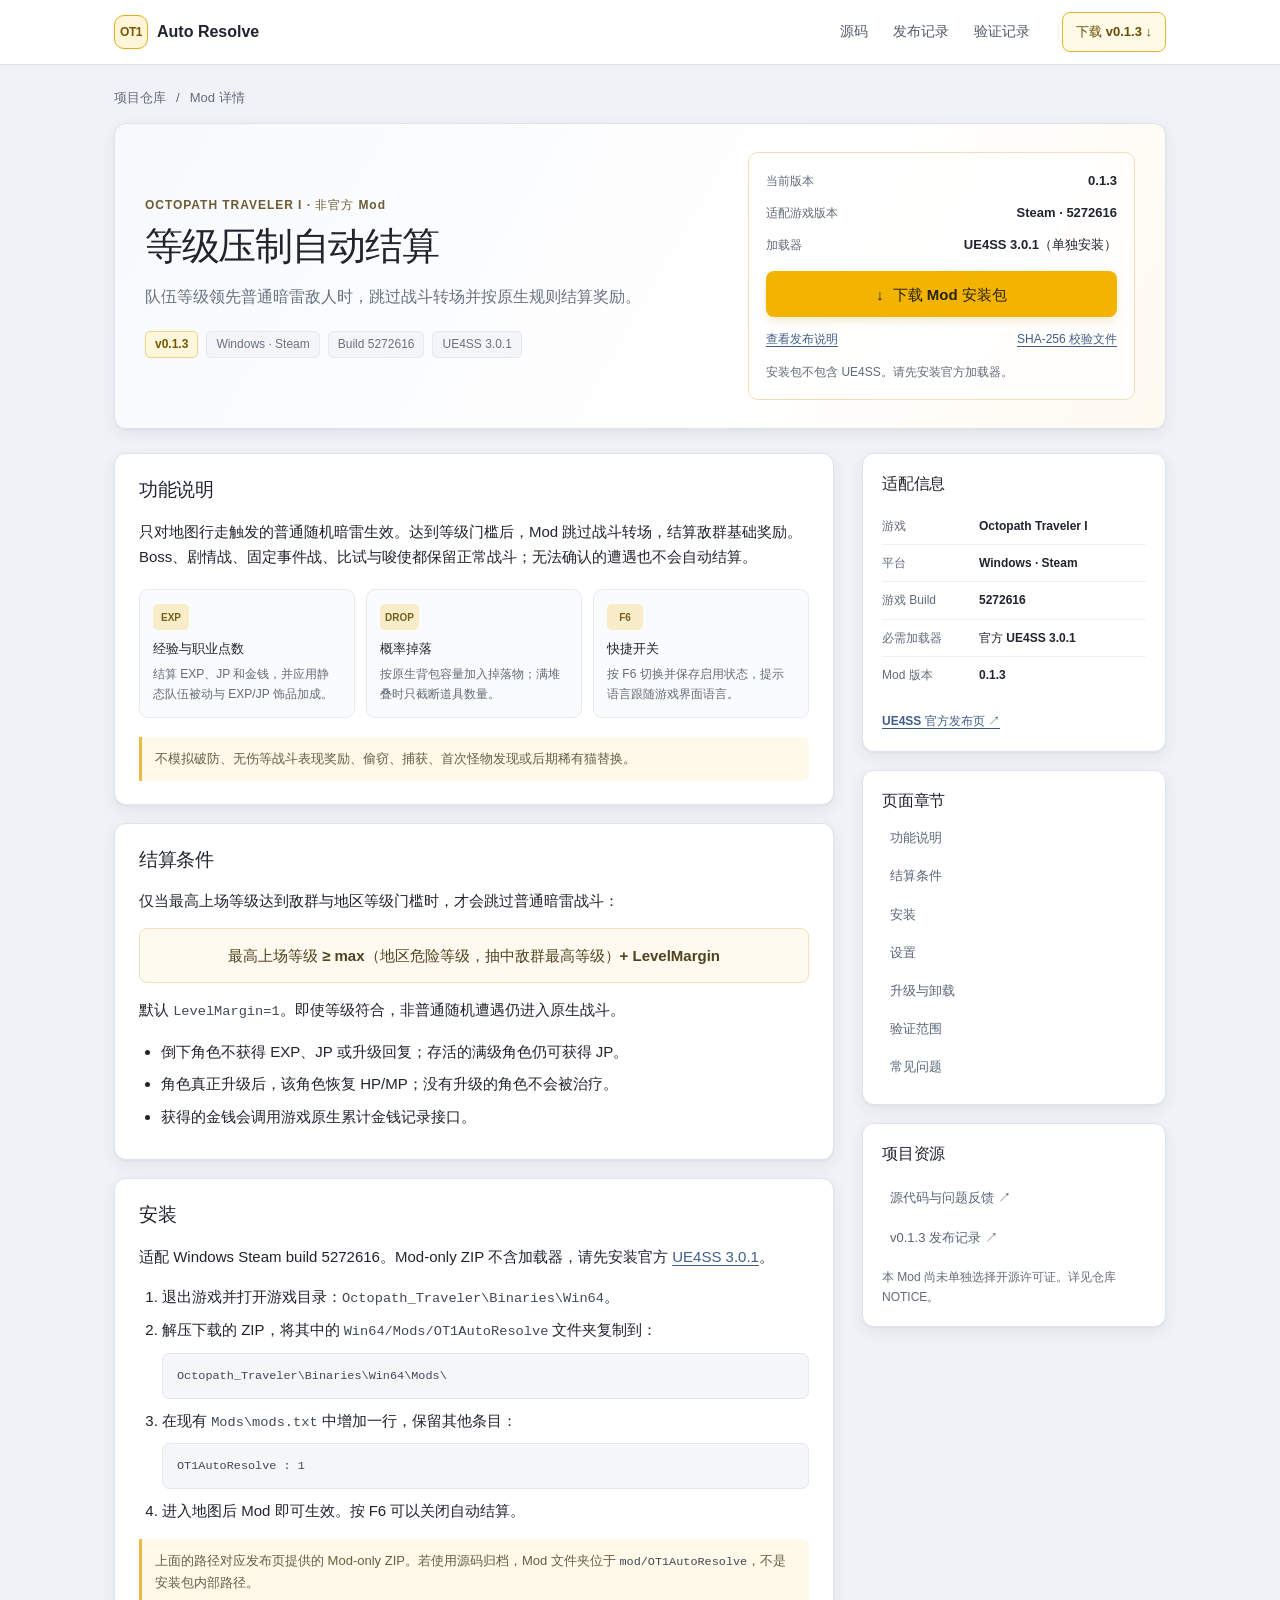
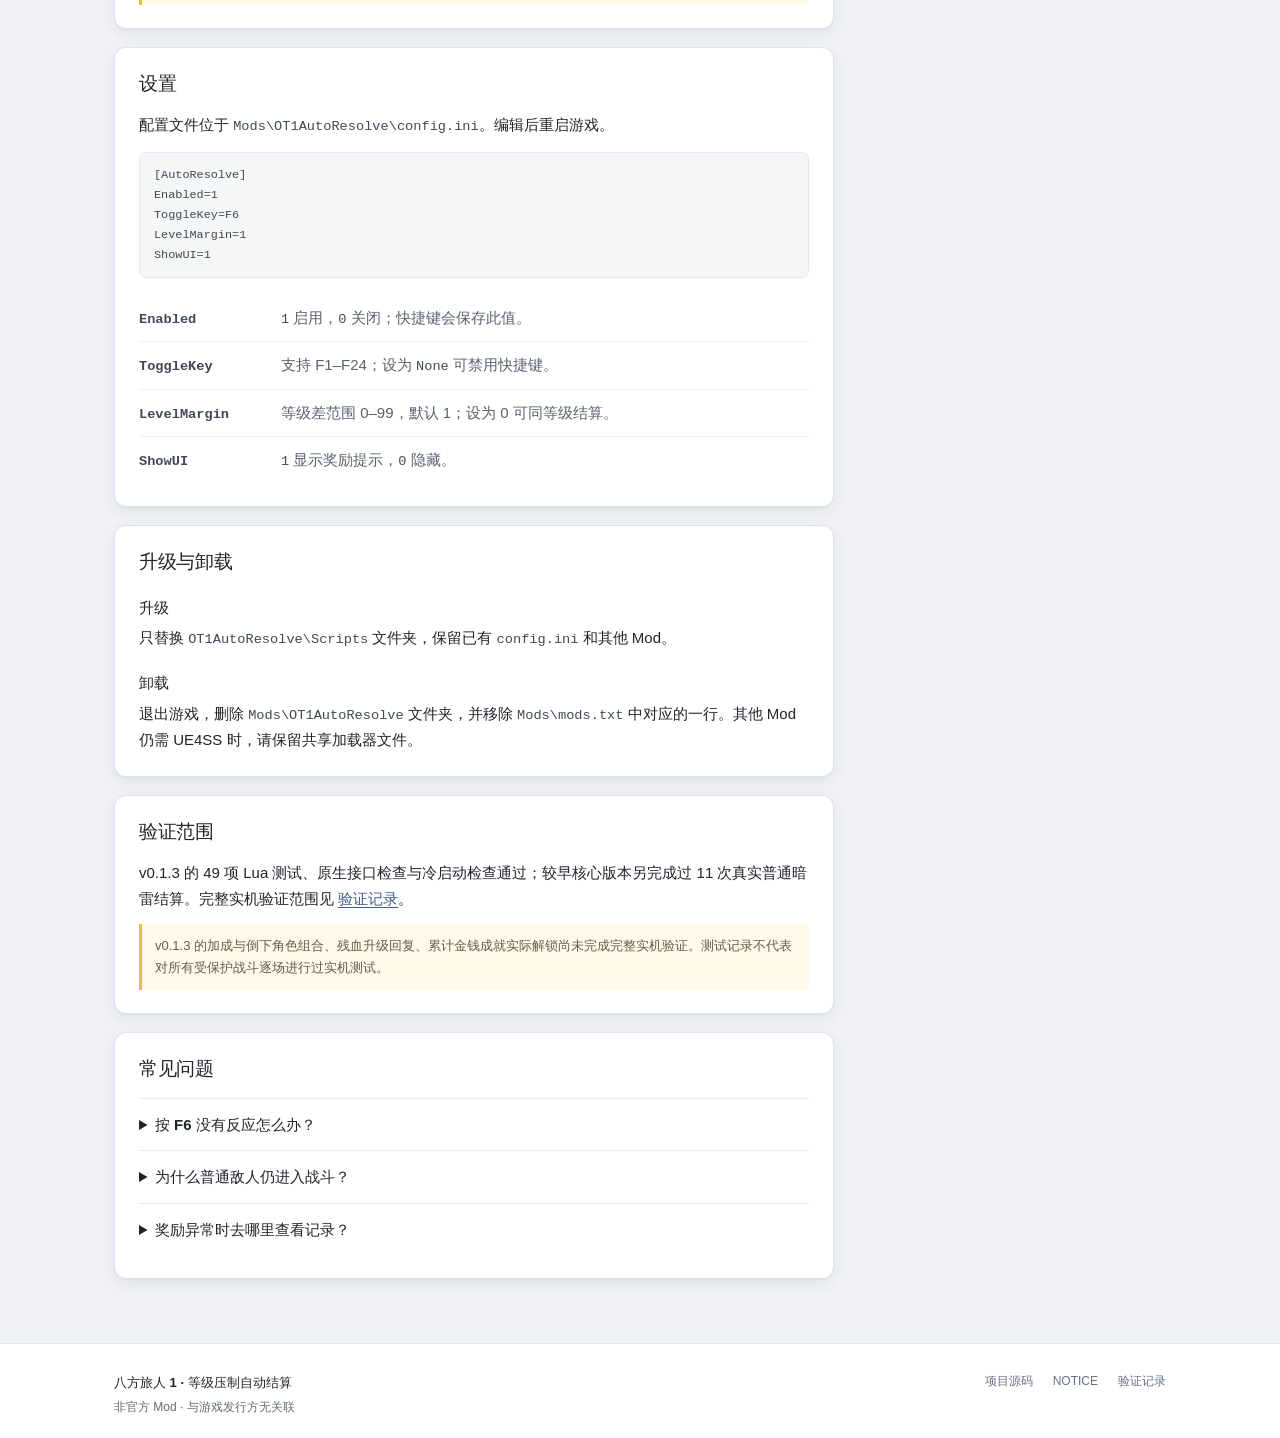
==== docs/site/index.html @ 8531f030 "Add OT1 Auto Resolve Pages documentation site" ====
<!doctype html>
<html lang="zh-CN">
  <head>
    <meta charset="utf-8">
    <meta name="viewport" content="width=device-width, initial-scale=1">
    <meta name="theme-color" content="#f1f3f8">
    <meta name="description" content="八方旅人 1 等级压制自动结算 Mod：适配版本、功能范围、安装、设置与验证说明。">
    <link rel="canonical" href="https://othinusg.github.io/octopath-traveler-1_autoresolve/">
    <meta property="og:title" content="八方旅人 1 · 等级压制自动结算">
    <meta property="og:description" content="了解 OT1 Auto Resolve v0.1.3 的适配条件、安装步骤与功能范围。">
    <meta property="og:url" content="https://othinusg.github.io/octopath-traveler-1_autoresolve/">
    <link rel="icon" href="assets/favicon.svg" type="image/svg+xml">
    <link rel="stylesheet" href="assets/site.css">
    <title>八方旅人 1 · 等级压制自动结算</title>
  </head>
  <body>
    <header class="site-header">
      <div class="header-inner">
        <a class="brand" href="#top" aria-label="OT1 Auto Resolve 首页">
          <span class="brand-mark" aria-hidden="true">OT1</span>
          <span>Auto Resolve</span>
        </a>
        <nav class="header-links" aria-label="项目链接">
          <a href="https://github.com/OthinusG/octopath-traveler-1_autoresolve">源码</a>
          <a href="https://github.com/OthinusG/octopath-traveler-1_autoresolve/releases/tag/v0.1.3">发布记录</a>
          <a href="https://github.com/OthinusG/octopath-traveler-1_autoresolve/blob/main/docs/VALIDATION.md">验证记录</a>
        </nav>
        <a class="header-download" href="https://github.com/OthinusG/octopath-traveler-1_autoresolve/releases/download/v0.1.3/OT1AutoResolve-0.1.3-mod-only.zip">下载 v0.1.3 <span aria-hidden="true">↓</span></a>
      </div>
    </header>

    <main id="top" class="page-shell">
      <nav class="breadcrumb" aria-label="面包屑">
        <a href="https://github.com/OthinusG/octopath-traveler-1_autoresolve">项目仓库</a>
        <span aria-hidden="true">/</span>
        <span>Mod 详情</span>
      </nav>

      <section class="hero card" aria-labelledby="page-title">
        <div class="hero-copy">
          <p class="eyebrow">OCTOPATH TRAVELER I · 非官方 Mod</p>
          <h1 id="page-title">等级压制自动结算</h1>
          <p class="hero-summary">队伍等级领先普通暗雷敌人时，跳过战斗转场并按原生规则结算奖励。</p>
          <div class="tag-list" aria-label="版本与适配信息">
            <span class="tag tag-version">v0.1.3</span>
            <span class="tag">Windows · Steam</span>
            <span class="tag">Build 5272616</span>
            <span class="tag">UE4SS 3.0.1</span>
          </div>
        </div>
        <div class="download-panel">
          <div class="release-meta">
            <div><span>当前版本</span><strong>0.1.3</strong></div>
            <div><span>适配游戏版本</span><strong>Steam · 5272616</strong></div>
            <div><span>加载器</span><strong>UE4SS 3.0.1（单独安装）</strong></div>
          </div>
          <a class="download-button" href="https://github.com/OthinusG/octopath-traveler-1_autoresolve/releases/download/v0.1.3/OT1AutoResolve-0.1.3-mod-only.zip">
            <span aria-hidden="true">↓</span> 下载 Mod 安装包
          </a>
          <div class="download-links">
            <a href="https://github.com/OthinusG/octopath-traveler-1_autoresolve/releases/tag/v0.1.3">查看发布说明</a>
            <a href="https://github.com/OthinusG/octopath-traveler-1_autoresolve/releases/download/v0.1.3/OT1AutoResolve-0.1.3-mod-only.zip.sha256">SHA-256 校验文件</a>
          </div>
          <p class="loader-note">安装包不包含 UE4SS。请先安装官方加载器。</p>
        </div>
      </section>

      <details class="mobile-toc">
        <summary>本页目录</summary>
        <nav aria-label="本页目录">
          <a href="#overview">功能说明</a>
          <a href="#eligibility">结算条件</a>
          <a href="#install">安装</a>
          <a href="#settings">设置</a>
          <a href="#maintenance">升级与卸载</a>
          <a href="#validation">验证范围</a>
          <a href="#troubleshooting">常见问题</a>
        </nav>
      </details>

      <div class="content-grid">
        <article class="article-column">
          <section id="overview" class="content-card card">
            <h2>功能说明</h2>
            <p>只对地图行走触发的普通随机暗雷生效。达到等级门槛后，Mod 跳过战斗转场，结算敌群基础奖励。Boss、剧情战、固定事件战、比试与唆使都保留正常战斗；无法确认的遭遇也不会自动结算。</p>
            <div class="feature-grid">
              <div><span class="feature-icon" aria-hidden="true">EXP</span><strong>经验与职业点数</strong><p>结算 EXP、JP 和金钱，并应用静态队伍被动与 EXP/JP 饰品加成。</p></div>
              <div><span class="feature-icon" aria-hidden="true">DROP</span><strong>概率掉落</strong><p>按原生背包容量加入掉落物；满堆叠时只截断道具数量。</p></div>
              <div><span class="feature-icon" aria-hidden="true">F6</span><strong>快捷开关</strong><p>按 F6 切换并保存启用状态，提示语言跟随游戏界面语言。</p></div>
            </div>
            <p class="note">不模拟破防、无伤等战斗表现奖励、偷窃、捕获、首次怪物发现或后期稀有猫替换。</p>
          </section>

          <section id="eligibility" class="content-card card">
            <h2>结算条件</h2>
            <p>仅当最高上场等级达到敌群与地区等级门槛时，才会跳过普通暗雷战斗：</p>
            <div class="formula">最高上场等级 ≥ max（地区危险等级，抽中敌群最高等级）+ LevelMargin</div>
            <p>默认 <code>LevelMargin=1</code>。即使等级符合，非普通随机遭遇仍进入原生战斗。</p>
            <ul>
              <li>倒下角色不获得 EXP、JP 或升级回复；存活的满级角色仍可获得 JP。</li>
              <li>角色真正升级后，该角色恢复 HP/MP；没有升级的角色不会被治疗。</li>
              <li>获得的金钱会调用游戏原生累计金钱记录接口。</li>
            </ul>
          </section>

          <section id="install" class="content-card card">
            <h2>安装</h2>
            <p>适配 Windows Steam build 5272616。Mod-only ZIP 不含加载器，请先安装官方 <a href="https://github.com/UE4SS-RE/RE-UE4SS/releases/tag/v3.0.1">UE4SS 3.0.1</a>。</p>
            <ol class="steps">
              <li>退出游戏并打开游戏目录：<code>Octopath_Traveler\Binaries\Win64</code>。</li>
              <li>解压下载的 ZIP，将其中的 <code>Win64/Mods/OT1AutoResolve</code> 文件夹复制到：
                <pre><code>Octopath_Traveler\Binaries\Win64\Mods\</code></pre>
              </li>
              <li>在现有 <code>Mods\mods.txt</code> 中增加一行，保留其他条目：
                <pre><code>OT1AutoResolve : 1</code></pre>
              </li>
              <li>进入地图后 Mod 即可生效。按 F6 可以关闭自动结算。</li>
            </ol>
            <p class="note">上面的路径对应发布页提供的 Mod-only ZIP。若使用源码归档，Mod 文件夹位于 <code>mod/OT1AutoResolve</code>，不是安装包内部路径。</p>
          </section>

          <section id="settings" class="content-card card">
            <h2>设置</h2>
            <p>配置文件位于 <code>Mods\OT1AutoResolve\config.ini</code>。编辑后重启游戏。</p>
            <pre><code>[AutoResolve]
Enabled=1
ToggleKey=F6
LevelMargin=1
ShowUI=1</code></pre>
            <dl class="settings-list">
              <div><dt><code>Enabled</code></dt><dd><code>1</code> 启用，<code>0</code> 关闭；快捷键会保存此值。</dd></div>
              <div><dt><code>ToggleKey</code></dt><dd>支持 F1–F24；设为 <code>None</code> 可禁用快捷键。</dd></div>
              <div><dt><code>LevelMargin</code></dt><dd>等级差范围 0–99，默认 1；设为 0 可同等级结算。</dd></div>
              <div><dt><code>ShowUI</code></dt><dd><code>1</code> 显示奖励提示，<code>0</code> 隐藏。</dd></div>
            </dl>
          </section>

          <section id="maintenance" class="content-card card">
            <h2>升级与卸载</h2>
            <h3>升级</h3>
            <p>只替换 <code>OT1AutoResolve\Scripts</code> 文件夹，保留已有 <code>config.ini</code> 和其他 Mod。</p>
            <h3>卸载</h3>
            <p>退出游戏，删除 <code>Mods\OT1AutoResolve</code> 文件夹，并移除 <code>Mods\mods.txt</code> 中对应的一行。其他 Mod 仍需 UE4SS 时，请保留共享加载器文件。</p>
          </section>

          <section id="validation" class="content-card card">
            <h2>验证范围</h2>
            <p>v0.1.3 的 49 项 Lua 测试、原生接口检查与冷启动检查通过；较早核心版本另完成过 11 次真实普通暗雷结算。完整实机验证范围见 <a href="https://github.com/OthinusG/octopath-traveler-1_autoresolve/blob/main/docs/VALIDATION.md">验证记录</a>。</p>
            <p class="note">v0.1.3 的加成与倒下角色组合、残血升级回复、累计金钱成就实际解锁尚未完成完整实机验证。测试记录不代表对所有受保护战斗逐场进行过实机测试。</p>
          </section>

          <section id="troubleshooting" class="content-card card">
            <h2>常见问题</h2>
            <details class="faq-item">
              <summary>按 F6 没有反应怎么办？</summary>
              <p>检查 <code>Mods/mods.txt</code> 是否包含 <code>OT1AutoResolve : 1</code>，并确认 <code>config.ini</code> 中的 <code>ToggleKey</code> 不是 <code>None</code>。手动编辑配置后需重启游戏。</p>
            </details>
            <details class="faq-item">
              <summary>为什么普通敌人仍进入战斗？</summary>
              <p>检查队伍等级是否达到当前门槛，并确认该战斗由地图移动触发。Boss、剧情、固定事件、比试、唆使及无法确认的遭遇始终保留正常战斗。</p>
            </details>
            <details class="faq-item">
              <summary>奖励异常时去哪里查看记录？</summary>
              <p>Mod 不主动保存游戏。接口不可用时会保留正常战斗；奖励写入异常会停止后续自动结算，记录在游戏的 <code>Win64/UE4SS.log</code> 中。</p>
            </details>
          </section>
        </article>

        <aside class="sidebar" aria-label="快速信息">
          <section class="sidebar-card card">
            <h2>适配信息</h2>
            <dl class="facts-list">
              <div><dt>游戏</dt><dd>Octopath Traveler I</dd></div>
              <div><dt>平台</dt><dd>Windows · Steam</dd></div>
              <div><dt>游戏 Build</dt><dd>5272616</dd></div>
              <div><dt>必需加载器</dt><dd>官方 UE4SS 3.0.1</dd></div>
              <div><dt>Mod 版本</dt><dd>0.1.3</dd></div>
            </dl>
            <a class="text-link" href="https://github.com/UE4SS-RE/RE-UE4SS/releases/tag/v3.0.1">UE4SS 官方发布页 <span aria-hidden="true">↗</span></a>
          </section>
          <nav class="sidebar-card toc-card card" aria-label="页面章节">
            <h2>页面章节</h2>
            <a href="#overview">功能说明</a>
            <a href="#eligibility">结算条件</a>
            <a href="#install">安装</a>
            <a href="#settings">设置</a>
            <a href="#maintenance">升级与卸载</a>
            <a href="#validation">验证范围</a>
            <a href="#troubleshooting">常见问题</a>
          </nav>
          <section class="sidebar-card source-card card">
            <h2>项目资源</h2>
            <a href="https://github.com/OthinusG/octopath-traveler-1_autoresolve">源代码与问题反馈 <span aria-hidden="true">↗</span></a>
            <a href="https://github.com/OthinusG/octopath-traveler-1_autoresolve/releases/tag/v0.1.3">v0.1.3 发布记录 <span aria-hidden="true">↗</span></a>
            <p>本 Mod 尚未单独选择开源许可证。详见仓库 NOTICE。</p>
          </section>
        </aside>
      </div>
    </main>

    <footer class="site-footer">
      <div class="footer-inner">
        <p><strong>八方旅人 1 · 等级压制自动结算</strong><br><span>非官方 Mod · 与游戏发行方无关联</span></p>
        <nav aria-label="页脚链接">
          <a href="https://github.com/OthinusG/octopath-traveler-1_autoresolve">项目源码</a>
          <a href="https://github.com/OthinusG/octopath-traveler-1_autoresolve/blob/main/NOTICE.md">NOTICE</a>
          <a href="https://github.com/OthinusG/octopath-traveler-1_autoresolve/blob/main/docs/VALIDATION.md">验证记录</a>
        </nav>
      </div>
    </footer>
  </body>
</html>
---- docs/site/assets/site.css ----
:root {
  color-scheme: light;
  font-family: -apple-system, BlinkMacSystemFont, "Segoe UI", "PingFang SC", "Microsoft YaHei", sans-serif;
  color: #20242d;
  background: #f0f2f7;
  font-synthesis: none;
  text-rendering: optimizeLegibility;
  --page: #f0f2f7;
  --surface: #fff;
  --text: #20242d;
  --muted: #626b78;
  --line: #dfe3eb;
  --soft: #f5f6f9;
  --amber: #f2b400;
  --amber-dark: #d79e00;
  --blue: #5a6c88;
  --radius: 12px;
  --shadow: 0 5px 16px rgb(32 42 60 / 7%), 0 1px 2px rgb(32 42 60 / 5%);
}

* { box-sizing: border-box; }

html { scroll-behavior: smooth; scroll-padding-top: 1rem; }

body {
  min-width: 320px;
  margin: 0;
  background: var(--page);
  color: var(--text);
  font-size: 15px;
  line-height: 1.7;
}

a { color: #405d8a; text-decoration-thickness: 1px; text-underline-offset: 3px; }
a:hover { color: #263e67; }
a:focus-visible, summary:focus-visible { outline: 3px solid #7a9bd1; outline-offset: 3px; border-radius: 4px; }

.site-header { background: var(--surface); border-bottom: 1px solid var(--line); }
.header-inner { width: min(1052px, calc(100% - 40px)); min-height: 64px; margin: auto; display: flex; align-items: center; gap: 32px; }
.brand { display: inline-flex; align-items: center; gap: 9px; color: var(--text); font-size: 16px; font-weight: 750; text-decoration: none; white-space: nowrap; }
.brand-mark { display: grid; width: 34px; height: 34px; place-items: center; border: 1px solid #e2ad1b; border-radius: 10px; background: #fff6d9; color: #775800; font-size: 12px; font-weight: 800; letter-spacing: -.04em; }
.header-links { display: flex; align-items: center; gap: 25px; margin-left: auto; }
.header-links a { color: #515a69; font-size: 14px; text-decoration: none; }
.header-download { padding: 8px 13px; border: 1px solid #e7b922; border-radius: 8px; background: #fff9e7; color: #664d00; font-size: 13px; font-weight: 700; text-decoration: none; white-space: nowrap; }
.header-download:hover { background: #fff2c5; color: #4c3900; }

.page-shell { width: min(1052px, calc(100% - 40px)); margin: 22px auto 64px; }
.breadcrumb { display: flex; align-items: center; gap: 10px; margin: 0 0 14px; color: #626b78; font-size: 13px; }
.breadcrumb a { color: #626b78; text-decoration: none; }
.card { border: 1px solid var(--line); border-radius: var(--radius); background: var(--surface); box-shadow: var(--shadow); }

.hero { display: grid; grid-template-columns: minmax(0, 1.25fr) minmax(310px, .85fr); gap: 34px; align-items: center; padding: 28px 30px; background: linear-gradient(120deg, #f7f9fc 0%, #fff 63%, #fffaf0 100%); }
.eyebrow { margin: 0 0 8px; color: #6c5b34; font-size: 12px; font-weight: 750; letter-spacing: .08em; }
h1 { margin: 0; font-size: clamp(28px, 3.2vw, 38px); line-height: 1.25; letter-spacing: -.035em; }
.hero-summary { max-width: 520px; margin: 13px 0 20px; color: #687180; font-size: 16px; }
.tag-list { display: flex; flex-wrap: wrap; gap: 8px; }
.tag { display: inline-flex; align-items: center; min-height: 27px; padding: 2px 9px; border: 1px solid #e5e8ee; border-radius: 5px; background: #f4f5f8; color: #687180; font-size: 12px; line-height: 1.4; }
.tag-version { border-color: #ead38b; background: #fff7dc; color: #745800; font-weight: 700; }
.download-panel { padding: 17px; border: 1px solid #eddfb6; border-radius: 10px; background: rgb(255 255 255 / 82%); }
.release-meta { display: grid; gap: 10px; margin-bottom: 15px; }
.release-meta div { display: flex; justify-content: space-between; gap: 12px; align-items: baseline; }
.release-meta span { color: var(--muted); font-size: 12px; }
.release-meta strong { text-align: right; font-size: 13px; font-weight: 650; }
.download-button { display: flex; min-height: 46px; justify-content: center; align-items: center; gap: 9px; border-radius: 8px; background: var(--amber); box-shadow: 0 4px 9px rgb(190 143 0 / 18%); color: #28220e; font-size: 15px; font-weight: 800; text-decoration: none; }
.download-button:hover { background: #ffc326; color: #1d190c; }
.download-links { display: flex; flex-wrap: wrap; justify-content: space-between; gap: 8px 16px; margin-top: 12px; }
.download-links a { font-size: 12px; }
.loader-note { margin: 12px 0 0; color: var(--muted); font-size: 12px; }

.mobile-toc { display: none; }
.content-grid { display: grid; grid-template-columns: minmax(0, 2.25fr) minmax(240px, .95fr); gap: 28px; align-items: start; margin-top: 24px; }
.article-column, .sidebar { display: grid; gap: 18px; min-width: 0; }
.content-card { min-width: 0; padding: 23px 24px; scroll-margin-top: 16px; }
h2 { margin: 0 0 15px; font-size: 19px; line-height: 1.4; letter-spacing: -.015em; }
h3 { margin: 19px 0 5px; font-size: 15px; }
p { margin: 0 0 13px; }
p:last-child { margin-bottom: 0; }
.content-card > :last-child { margin-bottom: 0; }
.feature-grid { display: grid; grid-template-columns: repeat(3, minmax(0, 1fr)); gap: 11px; margin: 19px 0; }
.feature-grid > div { min-width: 0; padding: 13px; border: 1px solid #e7eaf0; border-radius: 9px; background: #fafbfc; }
.feature-icon { display: inline-grid; min-width: 36px; height: 26px; place-items: center; margin-bottom: 8px; padding: 0 5px; border-radius: 5px; background: #f8edc8; color: #76601e; font-size: 10px; font-weight: 800; }
.feature-grid strong { display: block; font-size: 13px; }
.feature-grid p { margin: 5px 0 0; color: var(--muted); font-size: 12px; line-height: 1.6; }
.note { padding: 11px 13px; border-left: 3px solid #e9bd43; border-radius: 0 6px 6px 0; background: #fff9e9; color: #665d45; font-size: 13px; }
.formula { margin: 14px 0; padding: 14px; overflow-wrap: anywhere; border: 1px solid #eee2bd; border-radius: 8px; background: #fffaf0; color: #4f421e; font-weight: 750; text-align: center; }
ul, ol { padding-left: 22px; }
li { margin: 7px 0; }
code, pre { font-family: ui-monospace, SFMono-Regular, Menlo, Consolas, monospace; }
code { overflow-wrap: anywhere; color: #404958; font-size: .91em; }
pre { max-width: 100%; margin: 9px 0; padding: 12px 14px; overflow-x: auto; border: 1px solid #e5e8ee; border-radius: 7px; background: #f5f6f8; color: #323945; font-size: 13px; line-height: 1.55; tab-size: 4; }
pre code { overflow-wrap: normal; white-space: pre; }
.steps { padding-left: 23px; }
.settings-list { margin: 17px 0 0; }
.settings-list > div { display: grid; grid-template-columns: 130px minmax(0, 1fr); gap: 12px; padding: 10px 0; border-bottom: 1px solid #edf0f4; }
.settings-list > div:last-child { border: 0; }
.settings-list dt { font-weight: 700; }
.settings-list dd { margin: 0; color: #596271; }
.faq-item { border-top: 1px solid #e9ecf1; }
.faq-item summary { padding: 13px 0; cursor: pointer; font-weight: 650; }
.faq-item p { padding: 0 0 13px; color: #596271; }

.sidebar { position: sticky; top: 16px; }
.sidebar-card { padding: 19px; }
.sidebar-card h2 { margin-bottom: 12px; font-size: 16px; }
.facts-list { margin: 0 0 13px; }
.facts-list div { display: grid; grid-template-columns: 90px minmax(0, 1fr); gap: 7px; padding: 8px 0; border-bottom: 1px solid #edf0f4; }
.facts-list div:last-child { border: 0; }
.facts-list dt { color: var(--muted); font-size: 12px; }
.facts-list dd { margin: 0; font-size: 12px; font-weight: 650; overflow-wrap: anywhere; }
.text-link { font-size: 12px; font-weight: 650; }
.toc-card { display: grid; gap: 2px; }
.toc-card h2 { margin-bottom: 6px; }
.toc-card a, .source-card > a { padding: 7px 8px; border-radius: 5px; color: #596577; font-size: 13px; text-decoration: none; }
.toc-card a:hover, .source-card > a:hover { background: #f4f5f8; color: #293e62; }
.source-card { display: grid; gap: 3px; }
.source-card p { margin: 8px 0 0; color: var(--muted); font-size: 12px; }
.site-footer { border-top: 1px solid #e2e6ed; background: #fff; }
.footer-inner { display: flex; width: min(1052px, calc(100% - 40px)); justify-content: space-between; gap: 24px; margin: auto; padding: 27px 0; }
.footer-inner p { margin: 0; font-size: 13px; line-height: 1.8; }
.footer-inner p span { color: var(--muted); font-size: 12px; }
.footer-inner nav { display: flex; flex-wrap: wrap; align-content: start; gap: 12px 20px; }
.footer-inner nav a { color: #657083; font-size: 12px; text-decoration: none; }

@media (max-width: 760px) {
  body { font-size: 14px; }
  .header-inner { width: min(100% - 28px, 600px); min-height: 58px; gap: 12px; }
  .brand { gap: 7px; font-size: 14px; }
  .brand-mark { width: 31px; height: 31px; }
  .header-links { display: none; }
  .header-download { margin-left: auto; padding: 7px 9px; font-size: 12px; }
  .page-shell { width: min(100% - 28px, 600px); margin: 16px auto 40px; }
  .breadcrumb { margin-bottom: 11px; }
  .hero { grid-template-columns: minmax(0, 1fr); gap: 19px; padding: 20px; }
  h1 { font-size: clamp(27px, 8vw, 34px); }
  .hero-summary { margin: 10px 0 15px; font-size: 14px; }
  .download-panel { padding: 14px; }
  .content-grid { grid-template-columns: minmax(0, 1fr); gap: 15px; margin-top: 15px; }
  .article-column { gap: 13px; }
  .content-card { padding: 18px 17px; scroll-margin-top: 12px; }
  .feature-grid { grid-template-columns: minmax(0, 1fr); gap: 8px; }
  .feature-grid > div { display: grid; grid-template-columns: 42px minmax(0, 1fr); gap: 0 9px; align-items: center; padding: 10px; }
  .feature-icon { grid-row: span 2; margin: 0; }
  .feature-grid p { margin-top: 1px; }
  .sidebar { position: static; }
  .toc-card { display: none; }
  .mobile-toc { display: block; margin-top: 13px; padding: 0 14px; border: 1px solid var(--line); border-radius: 9px; background: var(--surface); }
  .mobile-toc summary { padding: 10px 0; cursor: pointer; color: #49566b; font-size: 13px; font-weight: 700; }
  .mobile-toc nav { display: grid; grid-template-columns: repeat(2, minmax(0, 1fr)); gap: 3px 10px; padding: 0 0 10px; }
  .mobile-toc nav a { padding: 5px 2px; font-size: 12px; text-decoration: none; }
  .settings-list > div { grid-template-columns: 100px minmax(0, 1fr); gap: 8px; }
  .footer-inner { width: min(100% - 28px, 600px); flex-direction: column; gap: 12px; padding: 21px 0; }
}

@media (max-width: 360px) {
  .header-inner { width: calc(100% - 20px); }
  .brand { font-size: 13px; }
  .header-download { padding: 6px 7px; font-size: 11px; }
  .page-shell { width: calc(100% - 20px); }
  .hero { padding: 16px; }
  .content-card { padding: 16px 14px; }
  .settings-list > div { grid-template-columns: minmax(0, 1fr); gap: 2px; }
  .footer-inner { width: calc(100% - 20px); }
}

@media (prefers-reduced-motion: reduce) {
  html { scroll-behavior: auto; }
  *, *::before, *::after { animation-duration: .01ms !important; animation-iteration-count: 1 !important; transition-duration: .01ms !important; }
}
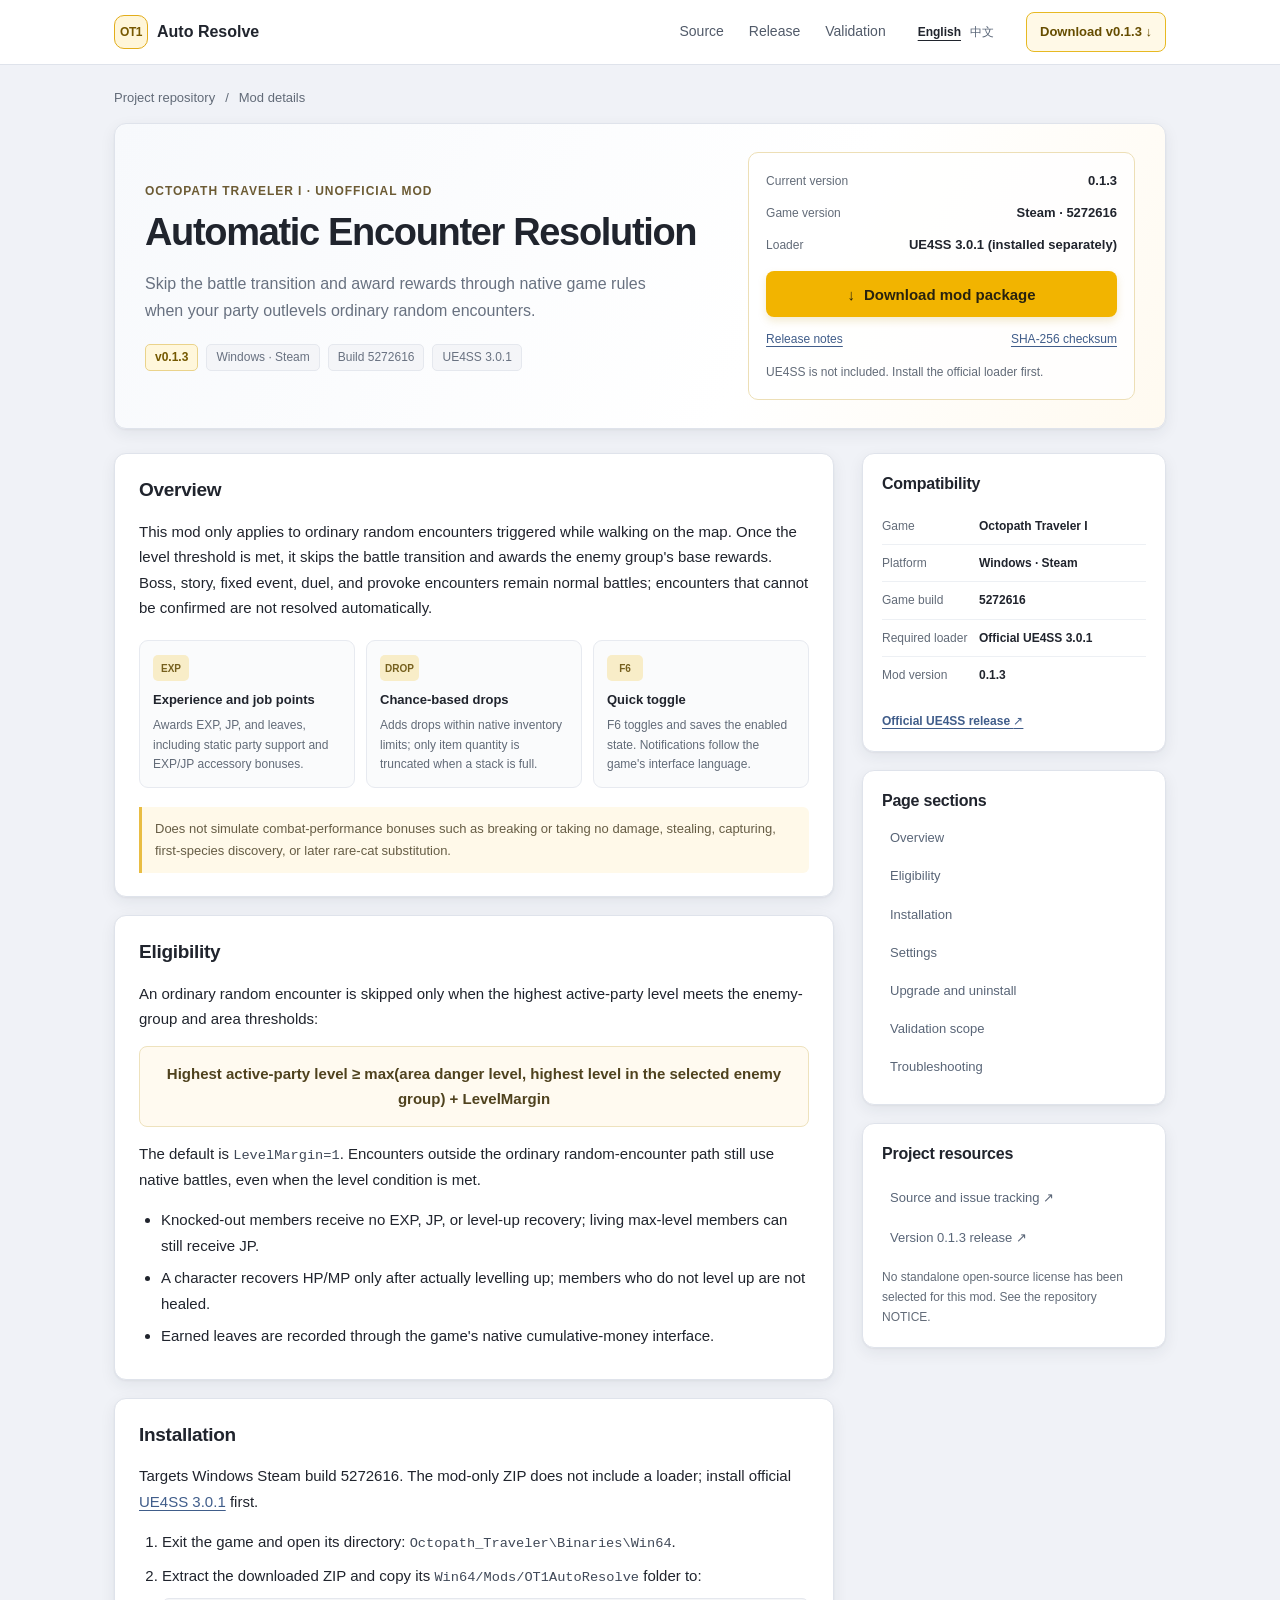
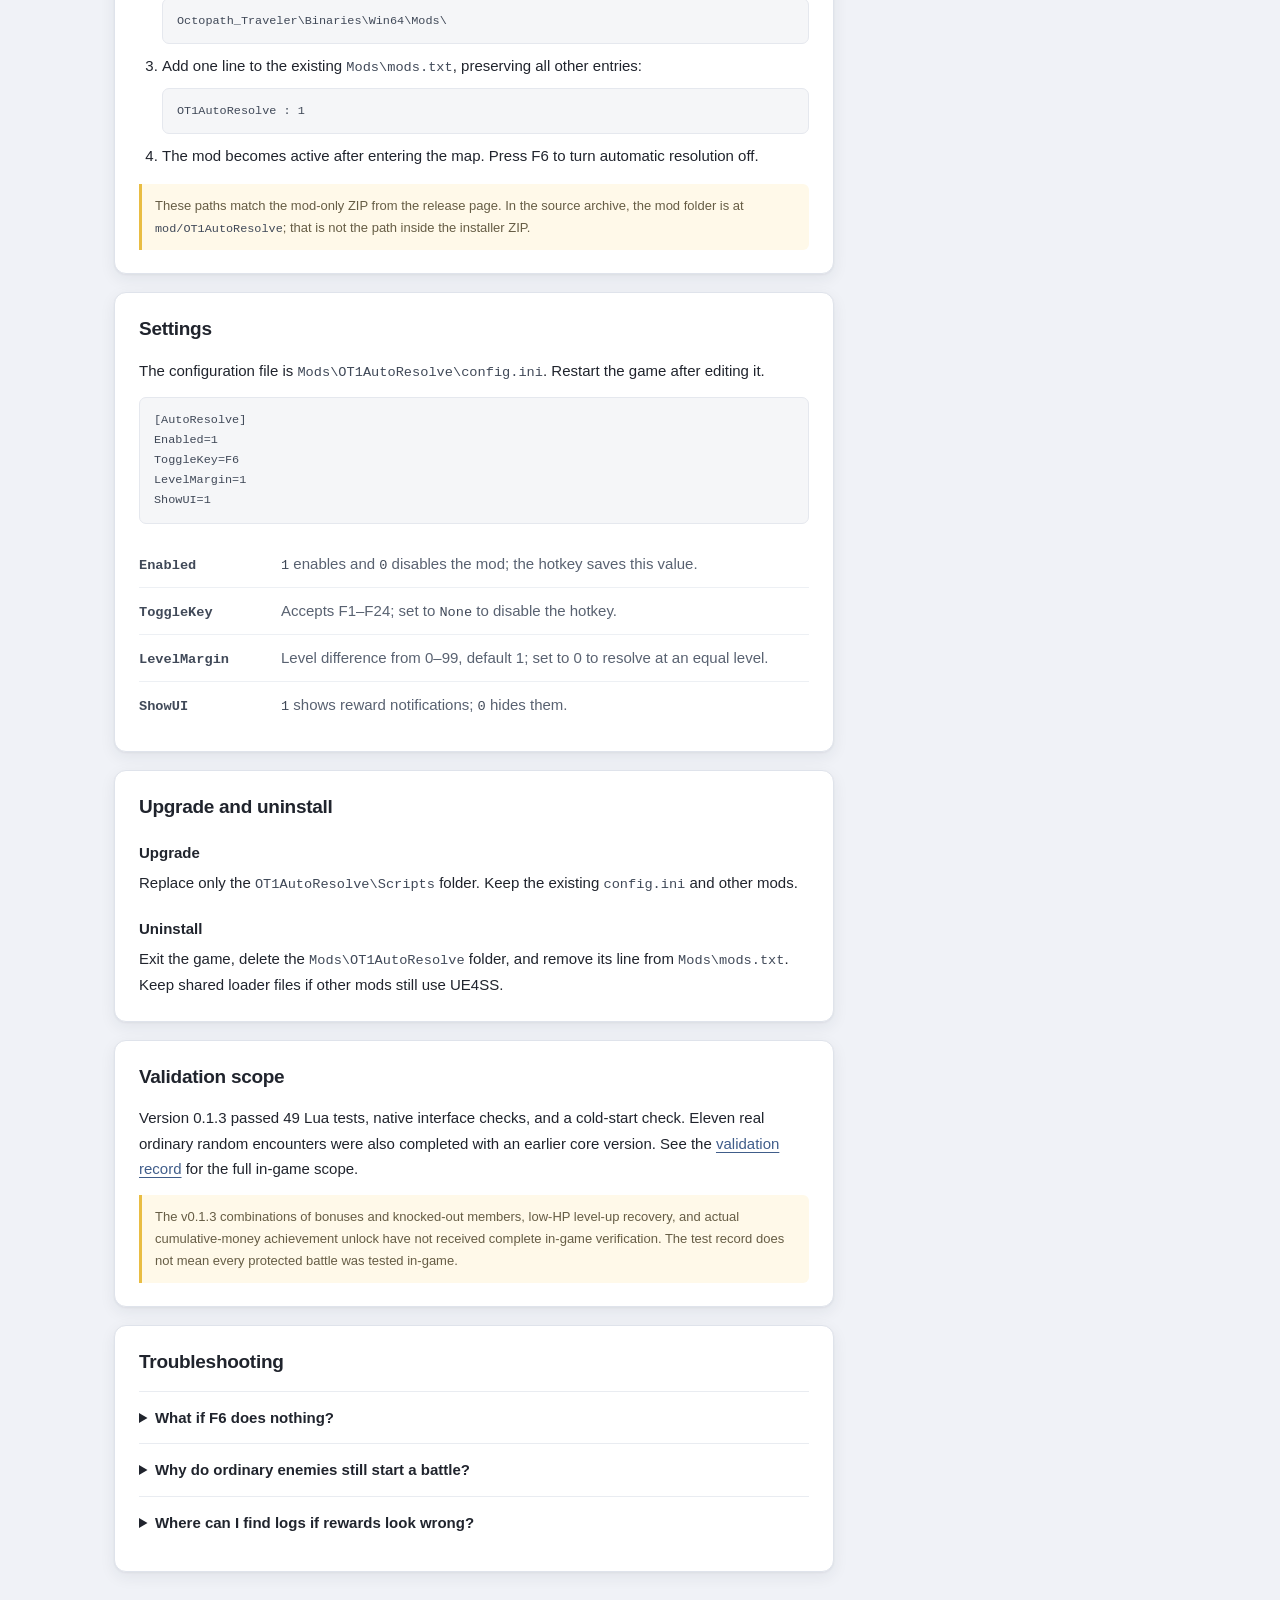
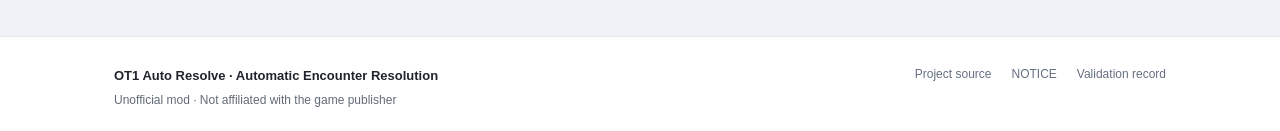
==== commit 3fed210e: "Add English default to bilingual Pages site" ====
--- a/docs/site/index.html
+++ b/docs/site/index.html
@@ -1,47 +1,54 @@
 <!doctype html>
-<html lang="zh-CN">
+<html lang="en">
   <head>
     <meta charset="utf-8">
     <meta name="viewport" content="width=device-width, initial-scale=1">
     <meta name="theme-color" content="#f1f3f8">
-    <meta name="description" content="八方旅人 1 等级压制自动结算 Mod：适配版本、功能范围、安装、设置与验证说明。">
+    <meta name="description" content="OT1 Auto Resolve automatically resolves eligible over-levelled ordinary encounters. Check compatibility, installation, settings, and validation scope.">
     <link rel="canonical" href="https://othinusg.github.io/octopath-traveler-1_autoresolve/">
-    <meta property="og:title" content="八方旅人 1 · 等级压制自动结算">
-    <meta property="og:description" content="了解 OT1 Auto Resolve v0.1.3 的适配条件、安装步骤与功能范围。">
+    <link rel="alternate" hreflang="en" href="https://othinusg.github.io/octopath-traveler-1_autoresolve/">
+    <link rel="alternate" hreflang="zh-CN" href="https://othinusg.github.io/octopath-traveler-1_autoresolve/zh.html">
+    <link rel="alternate" hreflang="x-default" href="https://othinusg.github.io/octopath-traveler-1_autoresolve/">
+    <meta property="og:title" content="OT1 Auto Resolve · Automatic Encounter Resolution">
+    <meta property="og:description" content="Compatibility, installation, settings, and scope for OT1 Auto Resolve v0.1.3.">
     <meta property="og:url" content="https://othinusg.github.io/octopath-traveler-1_autoresolve/">
     <link rel="icon" href="assets/favicon.svg" type="image/svg+xml">
     <link rel="stylesheet" href="assets/site.css">
-    <title>八方旅人 1 · 等级压制自动结算</title>
+    <title>OT1 Auto Resolve · Automatic Encounter Resolution</title>
   </head>
   <body>
     <header class="site-header">
       <div class="header-inner">
-        <a class="brand" href="#top" aria-label="OT1 Auto Resolve 首页">
+        <a class="brand" href="#top" aria-label="OT1 Auto Resolve home">
           <span class="brand-mark" aria-hidden="true">OT1</span>
           <span>Auto Resolve</span>
         </a>
-        <nav class="header-links" aria-label="项目链接">
-          <a href="https://github.com/OthinusG/octopath-traveler-1_autoresolve">源码</a>
-          <a href="https://github.com/OthinusG/octopath-traveler-1_autoresolve/releases/tag/v0.1.3">发布记录</a>
-          <a href="https://github.com/OthinusG/octopath-traveler-1_autoresolve/blob/main/docs/VALIDATION.md">验证记录</a>
-        </nav>
-        <a class="header-download" href="https://github.com/OthinusG/octopath-traveler-1_autoresolve/releases/download/v0.1.3/OT1AutoResolve-0.1.3-mod-only.zip">下载 v0.1.3 <span aria-hidden="true">↓</span></a>
+        <nav class="header-links" aria-label="Project links">
+          <a href="https://github.com/OthinusG/octopath-traveler-1_autoresolve">Source</a>
+          <a href="https://github.com/OthinusG/octopath-traveler-1_autoresolve/releases/tag/v0.1.3">Release</a>
+          <a href="https://github.com/OthinusG/octopath-traveler-1_autoresolve/blob/main/docs/VALIDATION.md">Validation</a>
+        </nav>
+        <nav class="language-switch" aria-label="Language">
+          <a href="./" lang="en" aria-current="page">English</a>
+          <a href="zh.html" lang="zh-CN">中文</a>
+        </nav>
+        <a class="header-download" href="https://github.com/OthinusG/octopath-traveler-1_autoresolve/releases/download/v0.1.3/OT1AutoResolve-0.1.3-mod-only.zip">Download v0.1.3 <span aria-hidden="true">↓</span></a>
       </div>
     </header>
 
     <main id="top" class="page-shell">
-      <nav class="breadcrumb" aria-label="面包屑">
-        <a href="https://github.com/OthinusG/octopath-traveler-1_autoresolve">项目仓库</a>
+      <nav class="breadcrumb" aria-label="Breadcrumb">
+        <a href="https://github.com/OthinusG/octopath-traveler-1_autoresolve">Project repository</a>
         <span aria-hidden="true">/</span>
-        <span>Mod 详情</span>
+        <span>Mod details</span>
       </nav>
 
       <section class="hero card" aria-labelledby="page-title">
         <div class="hero-copy">
-          <p class="eyebrow">OCTOPATH TRAVELER I · 非官方 Mod</p>
-          <h1 id="page-title">等级压制自动结算</h1>
-          <p class="hero-summary">队伍等级领先普通暗雷敌人时，跳过战斗转场并按原生规则结算奖励。</p>
-          <div class="tag-list" aria-label="版本与适配信息">
+          <p class="eyebrow">OCTOPATH TRAVELER I · UNOFFICIAL MOD</p>
+          <h1 id="page-title">Automatic Encounter Resolution</h1>
+          <p class="hero-summary">Skip the battle transition and award rewards through native game rules when your party outlevels ordinary random encounters.</p>
+          <div class="tag-list" aria-label="Version and compatibility">
             <span class="tag tag-version">v0.1.3</span>
             <span class="tag">Windows · Steam</span>
             <span class="tag">Build 5272616</span>
@@ -50,149 +57,149 @@
         </div>
         <div class="download-panel">
           <div class="release-meta">
-            <div><span>当前版本</span><strong>0.1.3</strong></div>
-            <div><span>适配游戏版本</span><strong>Steam · 5272616</strong></div>
-            <div><span>加载器</span><strong>UE4SS 3.0.1（单独安装）</strong></div>
+            <div><span>Current version</span><strong>0.1.3</strong></div>
+            <div><span>Game version</span><strong>Steam · 5272616</strong></div>
+            <div><span>Loader</span><strong>UE4SS 3.0.1 (installed separately)</strong></div>
           </div>
           <a class="download-button" href="https://github.com/OthinusG/octopath-traveler-1_autoresolve/releases/download/v0.1.3/OT1AutoResolve-0.1.3-mod-only.zip">
-            <span aria-hidden="true">↓</span> 下载 Mod 安装包
+            <span aria-hidden="true">↓</span> Download mod package
           </a>
           <div class="download-links">
-            <a href="https://github.com/OthinusG/octopath-traveler-1_autoresolve/releases/tag/v0.1.3">查看发布说明</a>
-            <a href="https://github.com/OthinusG/octopath-traveler-1_autoresolve/releases/download/v0.1.3/OT1AutoResolve-0.1.3-mod-only.zip.sha256">SHA-256 校验文件</a>
+            <a href="https://github.com/OthinusG/octopath-traveler-1_autoresolve/releases/tag/v0.1.3">Release notes</a>
+            <a href="https://github.com/OthinusG/octopath-traveler-1_autoresolve/releases/download/v0.1.3/OT1AutoResolve-0.1.3-mod-only.zip.sha256">SHA-256 checksum</a>
           </div>
-          <p class="loader-note">安装包不包含 UE4SS。请先安装官方加载器。</p>
+          <p class="loader-note">UE4SS is not included. Install the official loader first.</p>
         </div>
       </section>
 
       <details class="mobile-toc">
-        <summary>本页目录</summary>
-        <nav aria-label="本页目录">
-          <a href="#overview">功能说明</a>
-          <a href="#eligibility">结算条件</a>
-          <a href="#install">安装</a>
-          <a href="#settings">设置</a>
-          <a href="#maintenance">升级与卸载</a>
-          <a href="#validation">验证范围</a>
-          <a href="#troubleshooting">常见问题</a>
+        <summary>On this page</summary>
+        <nav aria-label="On this page">
+          <a href="#overview">Overview</a>
+          <a href="#eligibility">Eligibility</a>
+          <a href="#install">Installation</a>
+          <a href="#settings">Settings</a>
+          <a href="#maintenance">Upgrade and uninstall</a>
+          <a href="#validation">Validation scope</a>
+          <a href="#troubleshooting">Troubleshooting</a>
         </nav>
       </details>
 
       <div class="content-grid">
         <article class="article-column">
           <section id="overview" class="content-card card">
-            <h2>功能说明</h2>
-            <p>只对地图行走触发的普通随机暗雷生效。达到等级门槛后，Mod 跳过战斗转场，结算敌群基础奖励。Boss、剧情战、固定事件战、比试与唆使都保留正常战斗；无法确认的遭遇也不会自动结算。</p>
+            <h2>Overview</h2>
+            <p>This mod only applies to ordinary random encounters triggered while walking on the map. Once the level threshold is met, it skips the battle transition and awards the enemy group's base rewards. Boss, story, fixed event, duel, and provoke encounters remain normal battles; encounters that cannot be confirmed are not resolved automatically.</p>
             <div class="feature-grid">
-              <div><span class="feature-icon" aria-hidden="true">EXP</span><strong>经验与职业点数</strong><p>结算 EXP、JP 和金钱，并应用静态队伍被动与 EXP/JP 饰品加成。</p></div>
-              <div><span class="feature-icon" aria-hidden="true">DROP</span><strong>概率掉落</strong><p>按原生背包容量加入掉落物；满堆叠时只截断道具数量。</p></div>
-              <div><span class="feature-icon" aria-hidden="true">F6</span><strong>快捷开关</strong><p>按 F6 切换并保存启用状态，提示语言跟随游戏界面语言。</p></div>
+              <div><span class="feature-icon" aria-hidden="true">EXP</span><strong>Experience and job points</strong><p>Awards EXP, JP, and leaves, including static party support and EXP/JP accessory bonuses.</p></div>
+              <div><span class="feature-icon" aria-hidden="true">DROP</span><strong>Chance-based drops</strong><p>Adds drops within native inventory limits; only item quantity is truncated when a stack is full.</p></div>
+              <div><span class="feature-icon" aria-hidden="true">F6</span><strong>Quick toggle</strong><p>F6 toggles and saves the enabled state. Notifications follow the game's interface language.</p></div>
             </div>
-            <p class="note">不模拟破防、无伤等战斗表现奖励、偷窃、捕获、首次怪物发现或后期稀有猫替换。</p>
+            <p class="note">Does not simulate combat-performance bonuses such as breaking or taking no damage, stealing, capturing, first-species discovery, or later rare-cat substitution.</p>
           </section>
 
           <section id="eligibility" class="content-card card">
-            <h2>结算条件</h2>
-            <p>仅当最高上场等级达到敌群与地区等级门槛时，才会跳过普通暗雷战斗：</p>
-            <div class="formula">最高上场等级 ≥ max（地区危险等级，抽中敌群最高等级）+ LevelMargin</div>
-            <p>默认 <code>LevelMargin=1</code>。即使等级符合，非普通随机遭遇仍进入原生战斗。</p>
+            <h2>Eligibility</h2>
+            <p>An ordinary random encounter is skipped only when the highest active-party level meets the enemy-group and area thresholds:</p>
+            <div class="formula">Highest active-party level ≥ max(area danger level, highest level in the selected enemy group) + LevelMargin</div>
+            <p>The default is <code>LevelMargin=1</code>. Encounters outside the ordinary random-encounter path still use native battles, even when the level condition is met.</p>
             <ul>
-              <li>倒下角色不获得 EXP、JP 或升级回复；存活的满级角色仍可获得 JP。</li>
-              <li>角色真正升级后，该角色恢复 HP/MP；没有升级的角色不会被治疗。</li>
-              <li>获得的金钱会调用游戏原生累计金钱记录接口。</li>
+              <li>Knocked-out members receive no EXP, JP, or level-up recovery; living max-level members can still receive JP.</li>
+              <li>A character recovers HP/MP only after actually levelling up; members who do not level up are not healed.</li>
+              <li>Earned leaves are recorded through the game's native cumulative-money interface.</li>
             </ul>
           </section>
 
           <section id="install" class="content-card card">
-            <h2>安装</h2>
-            <p>适配 Windows Steam build 5272616。Mod-only ZIP 不含加载器，请先安装官方 <a href="https://github.com/UE4SS-RE/RE-UE4SS/releases/tag/v3.0.1">UE4SS 3.0.1</a>。</p>
+            <h2>Installation</h2>
+            <p>Targets Windows Steam build 5272616. The mod-only ZIP does not include a loader; install official <a href="https://github.com/UE4SS-RE/RE-UE4SS/releases/tag/v3.0.1">UE4SS 3.0.1</a> first.</p>
             <ol class="steps">
-              <li>退出游戏并打开游戏目录：<code>Octopath_Traveler\Binaries\Win64</code>。</li>
-              <li>解压下载的 ZIP，将其中的 <code>Win64/Mods/OT1AutoResolve</code> 文件夹复制到：
+              <li>Exit the game and open its directory: <code>Octopath_Traveler\Binaries\Win64</code>.</li>
+              <li>Extract the downloaded ZIP and copy its <code>Win64/Mods/OT1AutoResolve</code> folder to:
                 <pre><code>Octopath_Traveler\Binaries\Win64\Mods\</code></pre>
               </li>
-              <li>在现有 <code>Mods\mods.txt</code> 中增加一行，保留其他条目：
+              <li>Add one line to the existing <code>Mods\mods.txt</code>, preserving all other entries:
                 <pre><code>OT1AutoResolve : 1</code></pre>
               </li>
-              <li>进入地图后 Mod 即可生效。按 F6 可以关闭自动结算。</li>
+              <li>The mod becomes active after entering the map. Press F6 to turn automatic resolution off.</li>
             </ol>
-            <p class="note">上面的路径对应发布页提供的 Mod-only ZIP。若使用源码归档，Mod 文件夹位于 <code>mod/OT1AutoResolve</code>，不是安装包内部路径。</p>
+            <p class="note">These paths match the mod-only ZIP from the release page. In the source archive, the mod folder is at <code>mod/OT1AutoResolve</code>; that is not the path inside the installer ZIP.</p>
           </section>
 
           <section id="settings" class="content-card card">
-            <h2>设置</h2>
-            <p>配置文件位于 <code>Mods\OT1AutoResolve\config.ini</code>。编辑后重启游戏。</p>
+            <h2>Settings</h2>
+            <p>The configuration file is <code>Mods\OT1AutoResolve\config.ini</code>. Restart the game after editing it.</p>
             <pre><code>[AutoResolve]
 Enabled=1
 ToggleKey=F6
 LevelMargin=1
 ShowUI=1</code></pre>
             <dl class="settings-list">
-              <div><dt><code>Enabled</code></dt><dd><code>1</code> 启用，<code>0</code> 关闭；快捷键会保存此值。</dd></div>
-              <div><dt><code>ToggleKey</code></dt><dd>支持 F1–F24；设为 <code>None</code> 可禁用快捷键。</dd></div>
-              <div><dt><code>LevelMargin</code></dt><dd>等级差范围 0–99，默认 1；设为 0 可同等级结算。</dd></div>
-              <div><dt><code>ShowUI</code></dt><dd><code>1</code> 显示奖励提示，<code>0</code> 隐藏。</dd></div>
+              <div><dt><code>Enabled</code></dt><dd><code>1</code> enables and <code>0</code> disables the mod; the hotkey saves this value.</dd></div>
+              <div><dt><code>ToggleKey</code></dt><dd>Accepts F1–F24; set to <code>None</code> to disable the hotkey.</dd></div>
+              <div><dt><code>LevelMargin</code></dt><dd>Level difference from 0–99, default 1; set to 0 to resolve at an equal level.</dd></div>
+              <div><dt><code>ShowUI</code></dt><dd><code>1</code> shows reward notifications; <code>0</code> hides them.</dd></div>
             </dl>
           </section>
 
           <section id="maintenance" class="content-card card">
-            <h2>升级与卸载</h2>
-            <h3>升级</h3>
-            <p>只替换 <code>OT1AutoResolve\Scripts</code> 文件夹，保留已有 <code>config.ini</code> 和其他 Mod。</p>
-            <h3>卸载</h3>
-            <p>退出游戏，删除 <code>Mods\OT1AutoResolve</code> 文件夹，并移除 <code>Mods\mods.txt</code> 中对应的一行。其他 Mod 仍需 UE4SS 时，请保留共享加载器文件。</p>
+            <h2>Upgrade and uninstall</h2>
+            <h3>Upgrade</h3>
+            <p>Replace only the <code>OT1AutoResolve\Scripts</code> folder. Keep the existing <code>config.ini</code> and other mods.</p>
+            <h3>Uninstall</h3>
+            <p>Exit the game, delete the <code>Mods\OT1AutoResolve</code> folder, and remove its line from <code>Mods\mods.txt</code>. Keep shared loader files if other mods still use UE4SS.</p>
           </section>
 
           <section id="validation" class="content-card card">
-            <h2>验证范围</h2>
-            <p>v0.1.3 的 49 项 Lua 测试、原生接口检查与冷启动检查通过；较早核心版本另完成过 11 次真实普通暗雷结算。完整实机验证范围见 <a href="https://github.com/OthinusG/octopath-traveler-1_autoresolve/blob/main/docs/VALIDATION.md">验证记录</a>。</p>
-            <p class="note">v0.1.3 的加成与倒下角色组合、残血升级回复、累计金钱成就实际解锁尚未完成完整实机验证。测试记录不代表对所有受保护战斗逐场进行过实机测试。</p>
+            <h2>Validation scope</h2>
+            <p>Version 0.1.3 passed 49 Lua tests, native interface checks, and a cold-start check. Eleven real ordinary random encounters were also completed with an earlier core version. See the <a href="https://github.com/OthinusG/octopath-traveler-1_autoresolve/blob/main/docs/VALIDATION.md">validation record</a> for the full in-game scope.</p>
+            <p class="note">The v0.1.3 combinations of bonuses and knocked-out members, low-HP level-up recovery, and actual cumulative-money achievement unlock have not received complete in-game verification. The test record does not mean every protected battle was tested in-game.</p>
           </section>
 
           <section id="troubleshooting" class="content-card card">
-            <h2>常见问题</h2>
+            <h2>Troubleshooting</h2>
             <details class="faq-item">
-              <summary>按 F6 没有反应怎么办？</summary>
-              <p>检查 <code>Mods/mods.txt</code> 是否包含 <code>OT1AutoResolve : 1</code>，并确认 <code>config.ini</code> 中的 <code>ToggleKey</code> 不是 <code>None</code>。手动编辑配置后需重启游戏。</p>
+              <summary>What if F6 does nothing?</summary>
+              <p>Check that <code>Mods/mods.txt</code> contains <code>OT1AutoResolve : 1</code>, and that <code>ToggleKey</code> in <code>config.ini</code> is not <code>None</code>. Restart the game after editing the configuration manually.</p>
             </details>
             <details class="faq-item">
-              <summary>为什么普通敌人仍进入战斗？</summary>
-              <p>检查队伍等级是否达到当前门槛，并确认该战斗由地图移动触发。Boss、剧情、固定事件、比试、唆使及无法确认的遭遇始终保留正常战斗。</p>
+              <summary>Why do ordinary enemies still start a battle?</summary>
+              <p>Check that the party meets the current level threshold and that the encounter was triggered by walking on the map. Boss, story, fixed event, duel, provoke, and unconfirmed encounters always remain normal battles.</p>
             </details>
             <details class="faq-item">
-              <summary>奖励异常时去哪里查看记录？</summary>
-              <p>Mod 不主动保存游戏。接口不可用时会保留正常战斗；奖励写入异常会停止后续自动结算，记录在游戏的 <code>Win64/UE4SS.log</code> 中。</p>
+              <summary>Where can I find logs if rewards look wrong?</summary>
+              <p>The mod does not save the game. If an interface is unavailable, the normal battle proceeds; a reward-write error stops further automatic resolution. Check the game's <code>Win64/UE4SS.log</code>.</p>
             </details>
           </section>
         </article>
 
-        <aside class="sidebar" aria-label="快速信息">
+        <aside class="sidebar" aria-label="Quick information">
           <section class="sidebar-card card">
-            <h2>适配信息</h2>
+            <h2>Compatibility</h2>
             <dl class="facts-list">
-              <div><dt>游戏</dt><dd>Octopath Traveler I</dd></div>
-              <div><dt>平台</dt><dd>Windows · Steam</dd></div>
-              <div><dt>游戏 Build</dt><dd>5272616</dd></div>
-              <div><dt>必需加载器</dt><dd>官方 UE4SS 3.0.1</dd></div>
-              <div><dt>Mod 版本</dt><dd>0.1.3</dd></div>
+              <div><dt>Game</dt><dd>Octopath Traveler I</dd></div>
+              <div><dt>Platform</dt><dd>Windows · Steam</dd></div>
+              <div><dt>Game build</dt><dd>5272616</dd></div>
+              <div><dt>Required loader</dt><dd>Official UE4SS 3.0.1</dd></div>
+              <div><dt>Mod version</dt><dd>0.1.3</dd></div>
             </dl>
-            <a class="text-link" href="https://github.com/UE4SS-RE/RE-UE4SS/releases/tag/v3.0.1">UE4SS 官方发布页 <span aria-hidden="true">↗</span></a>
-          </section>
-          <nav class="sidebar-card toc-card card" aria-label="页面章节">
-            <h2>页面章节</h2>
-            <a href="#overview">功能说明</a>
-            <a href="#eligibility">结算条件</a>
-            <a href="#install">安装</a>
-            <a href="#settings">设置</a>
-            <a href="#maintenance">升级与卸载</a>
-            <a href="#validation">验证范围</a>
-            <a href="#troubleshooting">常见问题</a>
+            <a class="text-link" href="https://github.com/UE4SS-RE/RE-UE4SS/releases/tag/v3.0.1">Official UE4SS release <span aria-hidden="true">↗</span></a>
+          </section>
+          <nav class="sidebar-card toc-card card" aria-label="Page sections">
+            <h2>Page sections</h2>
+            <a href="#overview">Overview</a>
+            <a href="#eligibility">Eligibility</a>
+            <a href="#install">Installation</a>
+            <a href="#settings">Settings</a>
+            <a href="#maintenance">Upgrade and uninstall</a>
+            <a href="#validation">Validation scope</a>
+            <a href="#troubleshooting">Troubleshooting</a>
           </nav>
           <section class="sidebar-card source-card card">
-            <h2>项目资源</h2>
-            <a href="https://github.com/OthinusG/octopath-traveler-1_autoresolve">源代码与问题反馈 <span aria-hidden="true">↗</span></a>
-            <a href="https://github.com/OthinusG/octopath-traveler-1_autoresolve/releases/tag/v0.1.3">v0.1.3 发布记录 <span aria-hidden="true">↗</span></a>
-            <p>本 Mod 尚未单独选择开源许可证。详见仓库 NOTICE。</p>
+            <h2>Project resources</h2>
+            <a href="https://github.com/OthinusG/octopath-traveler-1_autoresolve">Source and issue tracking <span aria-hidden="true">↗</span></a>
+            <a href="https://github.com/OthinusG/octopath-traveler-1_autoresolve/releases/tag/v0.1.3">Version 0.1.3 release <span aria-hidden="true">↗</span></a>
+            <p>No standalone open-source license has been selected for this mod. See the repository NOTICE.</p>
           </section>
         </aside>
       </div>
@@ -200,11 +207,11 @@
 
     <footer class="site-footer">
       <div class="footer-inner">
-        <p><strong>八方旅人 1 · 等级压制自动结算</strong><br><span>非官方 Mod · 与游戏发行方无关联</span></p>
-        <nav aria-label="页脚链接">
-          <a href="https://github.com/OthinusG/octopath-traveler-1_autoresolve">项目源码</a>
+        <p><strong>OT1 Auto Resolve · Automatic Encounter Resolution</strong><br><span>Unofficial mod · Not affiliated with the game publisher</span></p>
+        <nav aria-label="Footer links">
+          <a href="https://github.com/OthinusG/octopath-traveler-1_autoresolve">Project source</a>
           <a href="https://github.com/OthinusG/octopath-traveler-1_autoresolve/blob/main/NOTICE.md">NOTICE</a>
-          <a href="https://github.com/OthinusG/octopath-traveler-1_autoresolve/blob/main/docs/VALIDATION.md">验证记录</a>
+          <a href="https://github.com/OthinusG/octopath-traveler-1_autoresolve/blob/main/docs/VALIDATION.md">Validation record</a>
         </nav>
       </div>
     </footer>
--- a/docs/site/assets/site.css
+++ b/docs/site/assets/site.css
@@ -41,6 +41,9 @@
 .brand-mark { display: grid; width: 34px; height: 34px; place-items: center; border: 1px solid #e2ad1b; border-radius: 10px; background: #fff6d9; color: #775800; font-size: 12px; font-weight: 800; letter-spacing: -.04em; }
 .header-links { display: flex; align-items: center; gap: 25px; margin-left: auto; }
 .header-links a { color: #515a69; font-size: 14px; text-decoration: none; }
+.language-switch { display: flex; align-items: center; gap: 9px; white-space: nowrap; font-size: 12px; }
+.language-switch a { color: #596577; text-decoration: none; }
+.language-switch [aria-current="page"] { color: #20242d; font-weight: 750; text-decoration: underline; text-underline-offset: 4px; }
 .header-download { padding: 8px 13px; border: 1px solid #e7b922; border-radius: 8px; background: #fff9e7; color: #664d00; font-size: 13px; font-weight: 700; text-decoration: none; white-space: nowrap; }
 .header-download:hover { background: #fff2c5; color: #4c3900; }
 
@@ -127,7 +130,8 @@
   .brand { gap: 7px; font-size: 14px; }
   .brand-mark { width: 31px; height: 31px; }
   .header-links { display: none; }
-  .header-download { margin-left: auto; padding: 7px 9px; font-size: 12px; }
+  .language-switch { margin-left: auto; gap: 8px; }
+  .header-download { margin-left: 0; padding: 7px 9px; font-size: 12px; }
   .page-shell { width: min(100% - 28px, 600px); margin: 16px auto 40px; }
   .breadcrumb { margin-bottom: 11px; }
   .hero { grid-template-columns: minmax(0, 1fr); gap: 19px; padding: 20px; }
@@ -152,9 +156,9 @@
 }
 
 @media (max-width: 360px) {
-  .header-inner { width: calc(100% - 20px); }
+  .header-inner { width: calc(100% - 20px); flex-wrap: wrap; column-gap: 8px; row-gap: 5px; padding: 7px 0; }
   .brand { font-size: 13px; }
-  .header-download { padding: 6px 7px; font-size: 11px; }
+  .header-download { margin-left: auto; padding: 6px 7px; font-size: 11px; }
   .page-shell { width: calc(100% - 20px); }
   .hero { padding: 16px; }
   .content-card { padding: 16px 14px; }
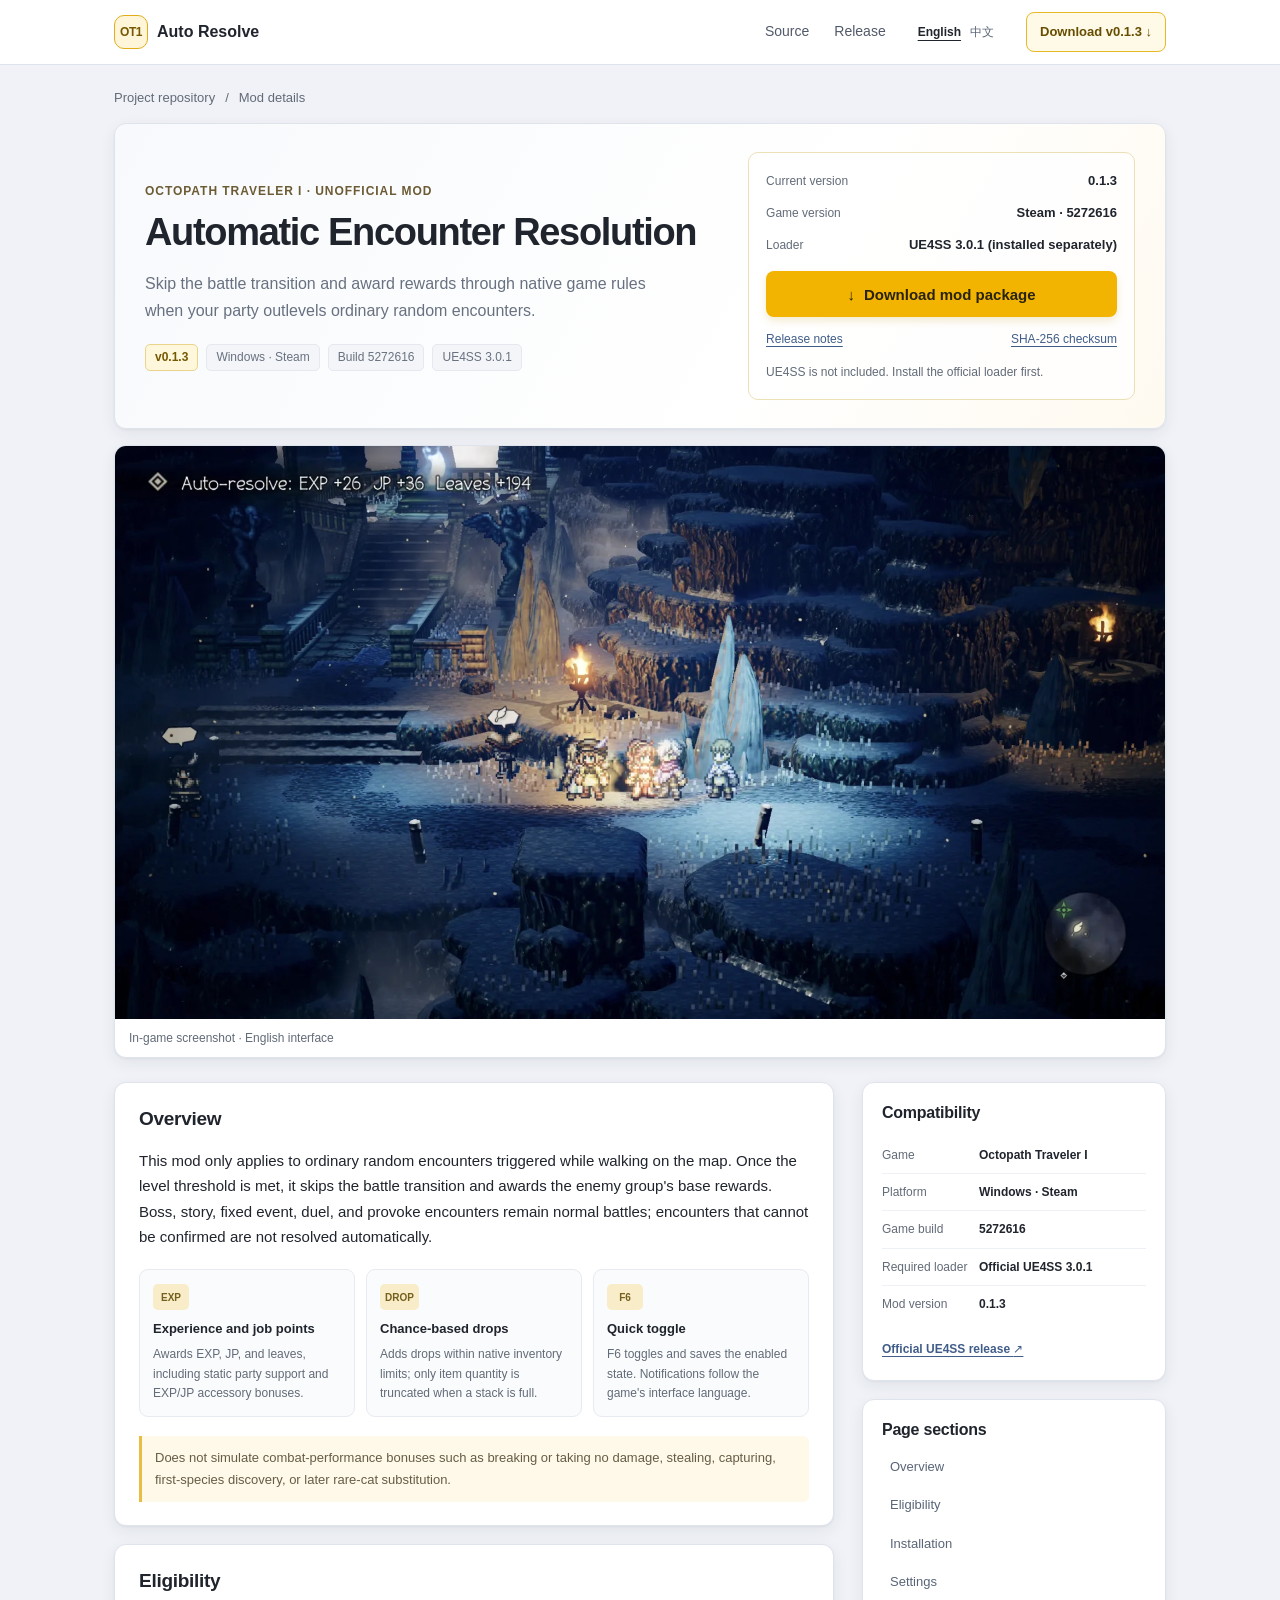
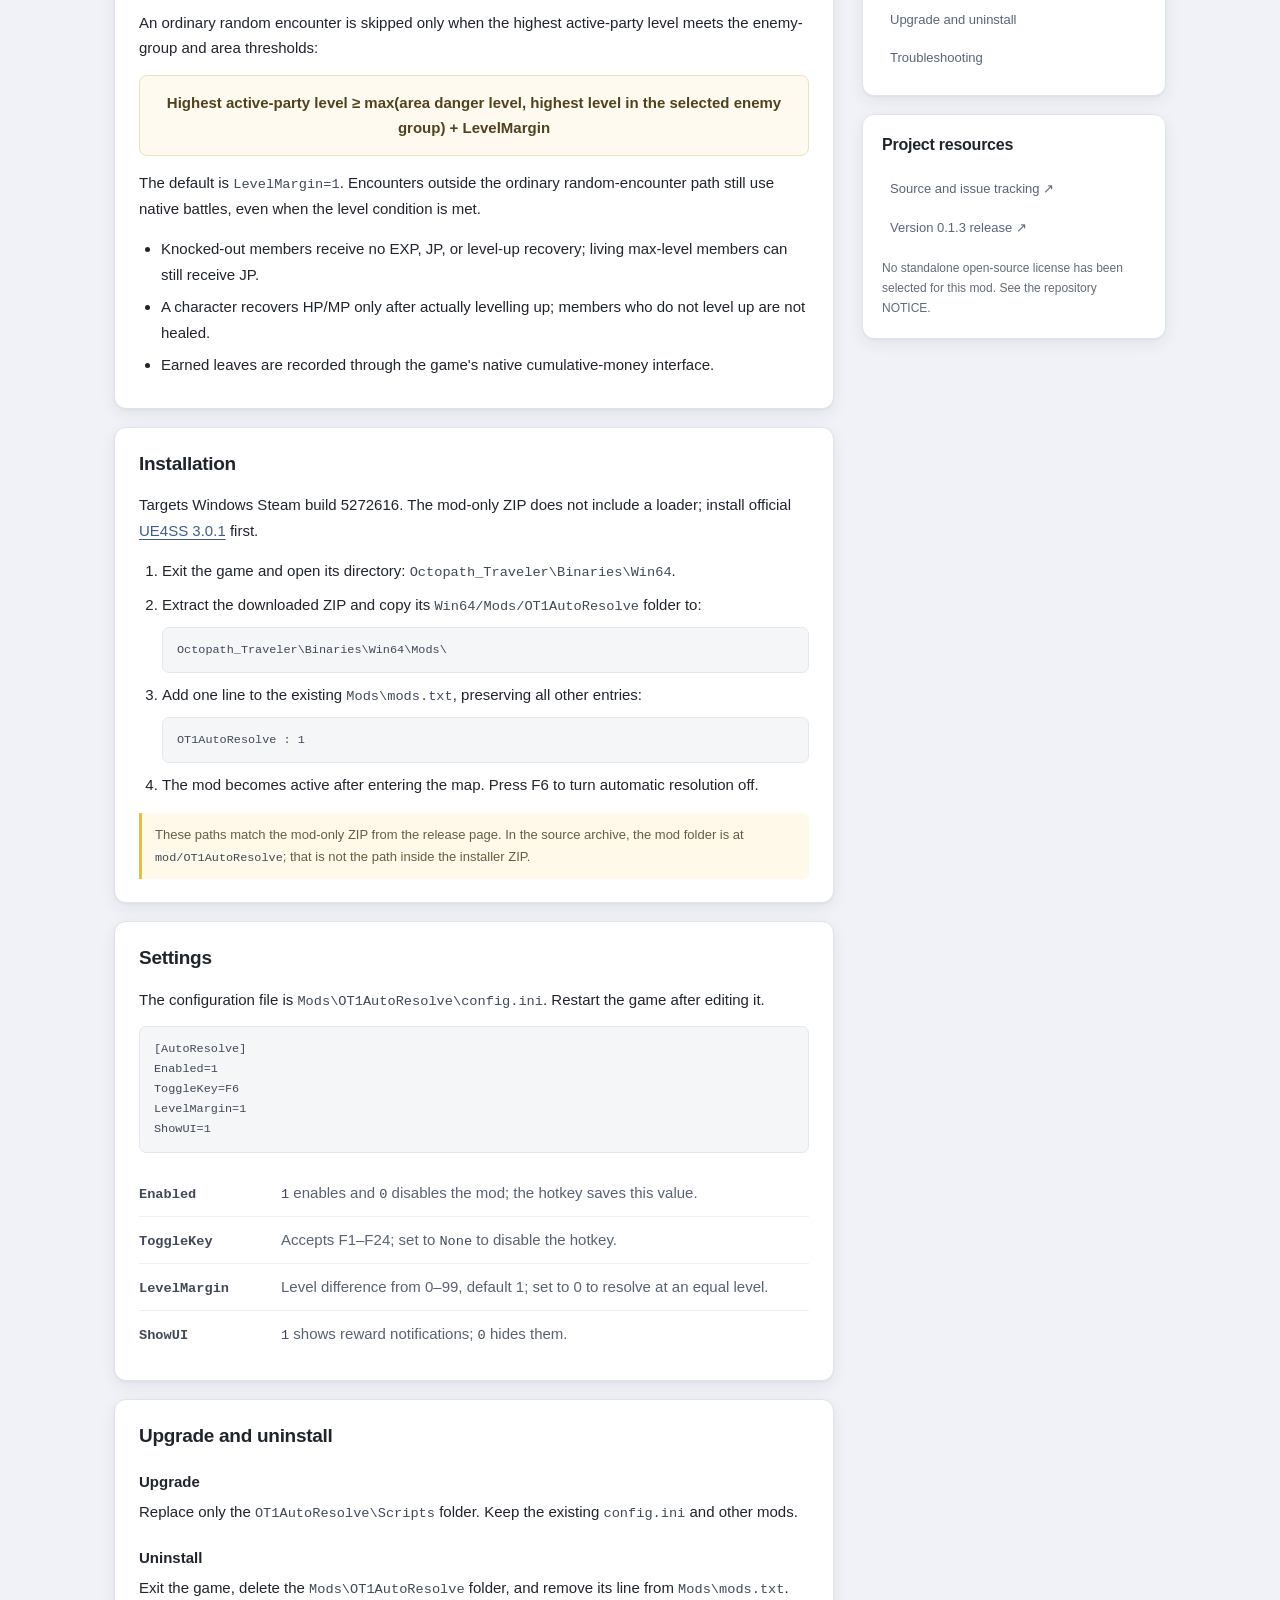
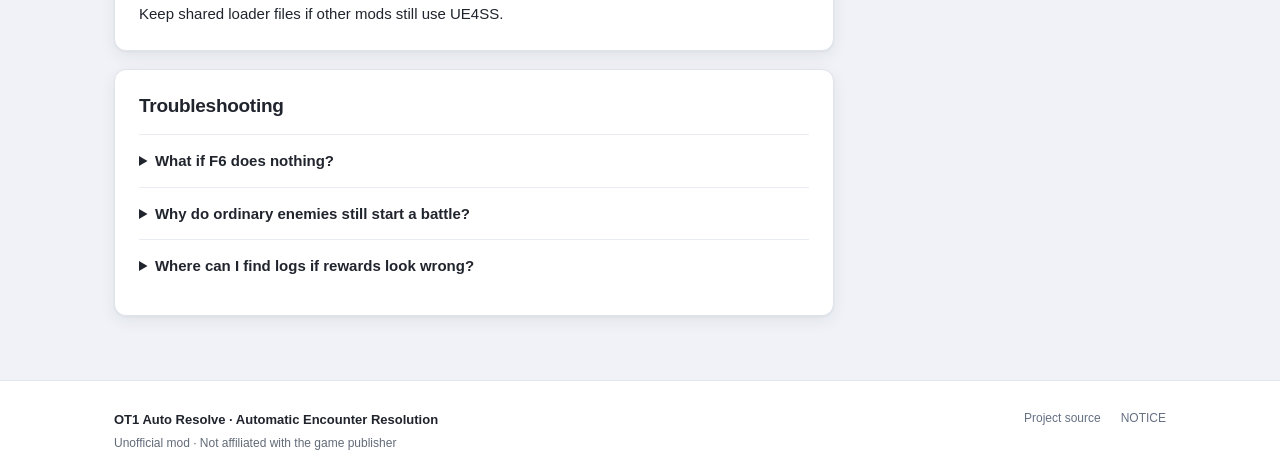
==== commit bce551bd: "Add localized gameplay screenshots to Pages" ====
--- a/docs/site/index.html
+++ b/docs/site/index.html
@@ -4,13 +4,13 @@
     <meta charset="utf-8">
     <meta name="viewport" content="width=device-width, initial-scale=1">
     <meta name="theme-color" content="#f1f3f8">
-    <meta name="description" content="OT1 Auto Resolve automatically resolves eligible over-levelled ordinary encounters. Check compatibility, installation, settings, and validation scope.">
+    <meta name="description" content="OT1 Auto Resolve automatically resolves eligible over-levelled ordinary encounters. Check compatibility, installation, and settings.">
     <link rel="canonical" href="https://othinusg.github.io/octopath-traveler-1_autoresolve/">
     <link rel="alternate" hreflang="en" href="https://othinusg.github.io/octopath-traveler-1_autoresolve/">
     <link rel="alternate" hreflang="zh-CN" href="https://othinusg.github.io/octopath-traveler-1_autoresolve/zh.html">
     <link rel="alternate" hreflang="x-default" href="https://othinusg.github.io/octopath-traveler-1_autoresolve/">
     <meta property="og:title" content="OT1 Auto Resolve · Automatic Encounter Resolution">
-    <meta property="og:description" content="Compatibility, installation, settings, and scope for OT1 Auto Resolve v0.1.3.">
+    <meta property="og:description" content="Compatibility, installation, and settings for OT1 Auto Resolve v0.1.3.">
     <meta property="og:url" content="https://othinusg.github.io/octopath-traveler-1_autoresolve/">
     <link rel="icon" href="assets/favicon.svg" type="image/svg+xml">
     <link rel="stylesheet" href="assets/site.css">
@@ -26,7 +26,6 @@
         <nav class="header-links" aria-label="Project links">
           <a href="https://github.com/OthinusG/octopath-traveler-1_autoresolve">Source</a>
           <a href="https://github.com/OthinusG/octopath-traveler-1_autoresolve/releases/tag/v0.1.3">Release</a>
-          <a href="https://github.com/OthinusG/octopath-traveler-1_autoresolve/blob/main/docs/VALIDATION.md">Validation</a>
         </nav>
         <nav class="language-switch" aria-label="Language">
           <a href="./" lang="en" aria-current="page">English</a>
@@ -72,6 +71,11 @@
         </div>
       </section>
 
+      <figure class="gameplay-preview card">
+        <img src="assets/gameplay-en.webp" width="1920" height="1047" alt="Octopath Traveler I gameplay with the auto-resolve notification: EXP +26, JP +36, Leaves +194." loading="lazy" decoding="async">
+        <figcaption>In-game screenshot · English interface</figcaption>
+      </figure>
+
       <details class="mobile-toc">
         <summary>On this page</summary>
         <nav aria-label="On this page">
@@ -80,7 +84,6 @@
           <a href="#install">Installation</a>
           <a href="#settings">Settings</a>
           <a href="#maintenance">Upgrade and uninstall</a>
-          <a href="#validation">Validation scope</a>
           <a href="#troubleshooting">Troubleshooting</a>
         </nav>
       </details>
@@ -150,12 +153,6 @@
             <p>Exit the game, delete the <code>Mods\OT1AutoResolve</code> folder, and remove its line from <code>Mods\mods.txt</code>. Keep shared loader files if other mods still use UE4SS.</p>
           </section>
 
-          <section id="validation" class="content-card card">
-            <h2>Validation scope</h2>
-            <p>Version 0.1.3 passed 49 Lua tests, native interface checks, and a cold-start check. Eleven real ordinary random encounters were also completed with an earlier core version. See the <a href="https://github.com/OthinusG/octopath-traveler-1_autoresolve/blob/main/docs/VALIDATION.md">validation record</a> for the full in-game scope.</p>
-            <p class="note">The v0.1.3 combinations of bonuses and knocked-out members, low-HP level-up recovery, and actual cumulative-money achievement unlock have not received complete in-game verification. The test record does not mean every protected battle was tested in-game.</p>
-          </section>
-
           <section id="troubleshooting" class="content-card card">
             <h2>Troubleshooting</h2>
             <details class="faq-item">
@@ -192,7 +189,6 @@
             <a href="#install">Installation</a>
             <a href="#settings">Settings</a>
             <a href="#maintenance">Upgrade and uninstall</a>
-            <a href="#validation">Validation scope</a>
             <a href="#troubleshooting">Troubleshooting</a>
           </nav>
           <section class="sidebar-card source-card card">
@@ -211,7 +207,6 @@
         <nav aria-label="Footer links">
           <a href="https://github.com/OthinusG/octopath-traveler-1_autoresolve">Project source</a>
           <a href="https://github.com/OthinusG/octopath-traveler-1_autoresolve/blob/main/NOTICE.md">NOTICE</a>
-          <a href="https://github.com/OthinusG/octopath-traveler-1_autoresolve/blob/main/docs/VALIDATION.md">Validation record</a>
         </nav>
       </div>
     </footer>
--- a/docs/site/assets/site.css
+++ b/docs/site/assets/site.css
@@ -69,6 +69,9 @@
 .download-links { display: flex; flex-wrap: wrap; justify-content: space-between; gap: 8px 16px; margin-top: 12px; }
 .download-links a { font-size: 12px; }
 .loader-note { margin: 12px 0 0; color: var(--muted); font-size: 12px; }
+.gameplay-preview { margin: 16px 0 0; overflow: hidden; }
+.gameplay-preview img { display: block; width: 100%; height: auto; }
+.gameplay-preview figcaption { padding: 9px 14px; color: var(--muted); font-size: 12px; }
 
 .mobile-toc { display: none; }
 .content-grid { display: grid; grid-template-columns: minmax(0, 2.25fr) minmax(240px, .95fr); gap: 28px; align-items: start; margin-top: 24px; }
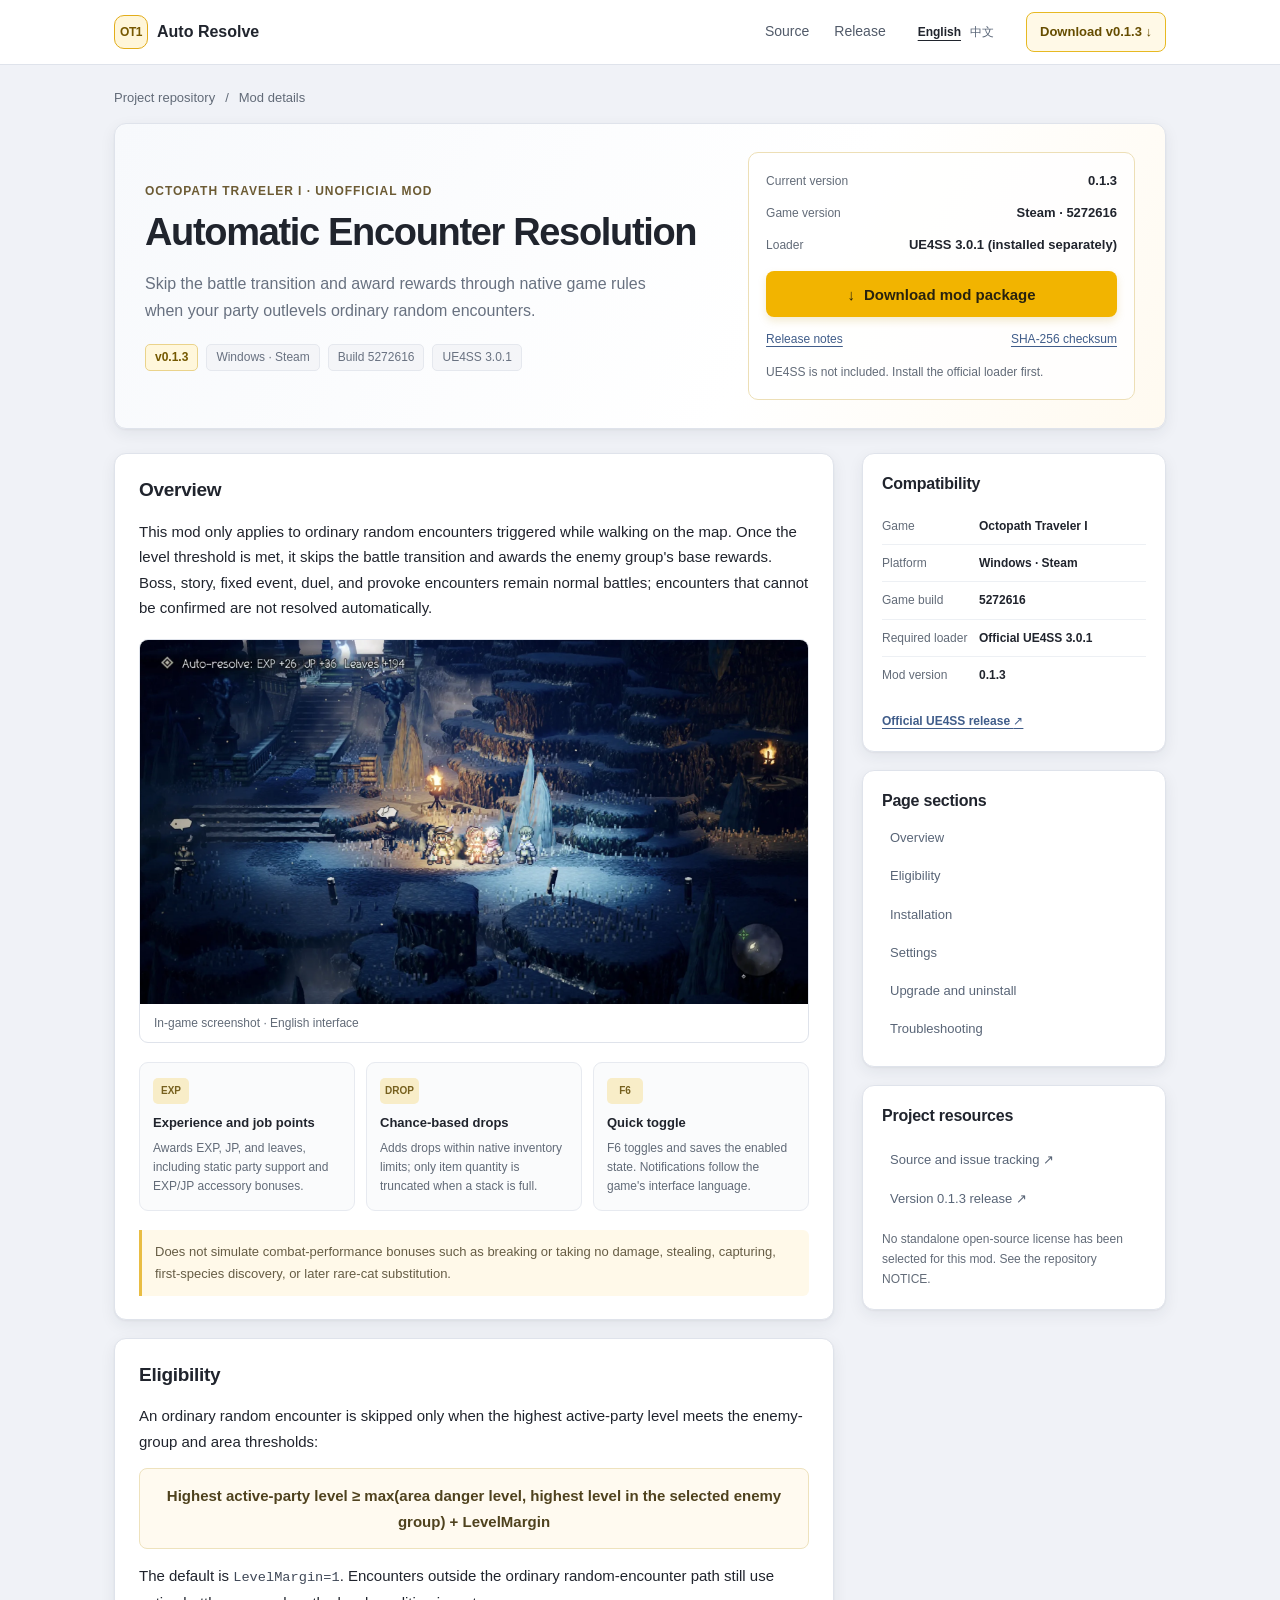
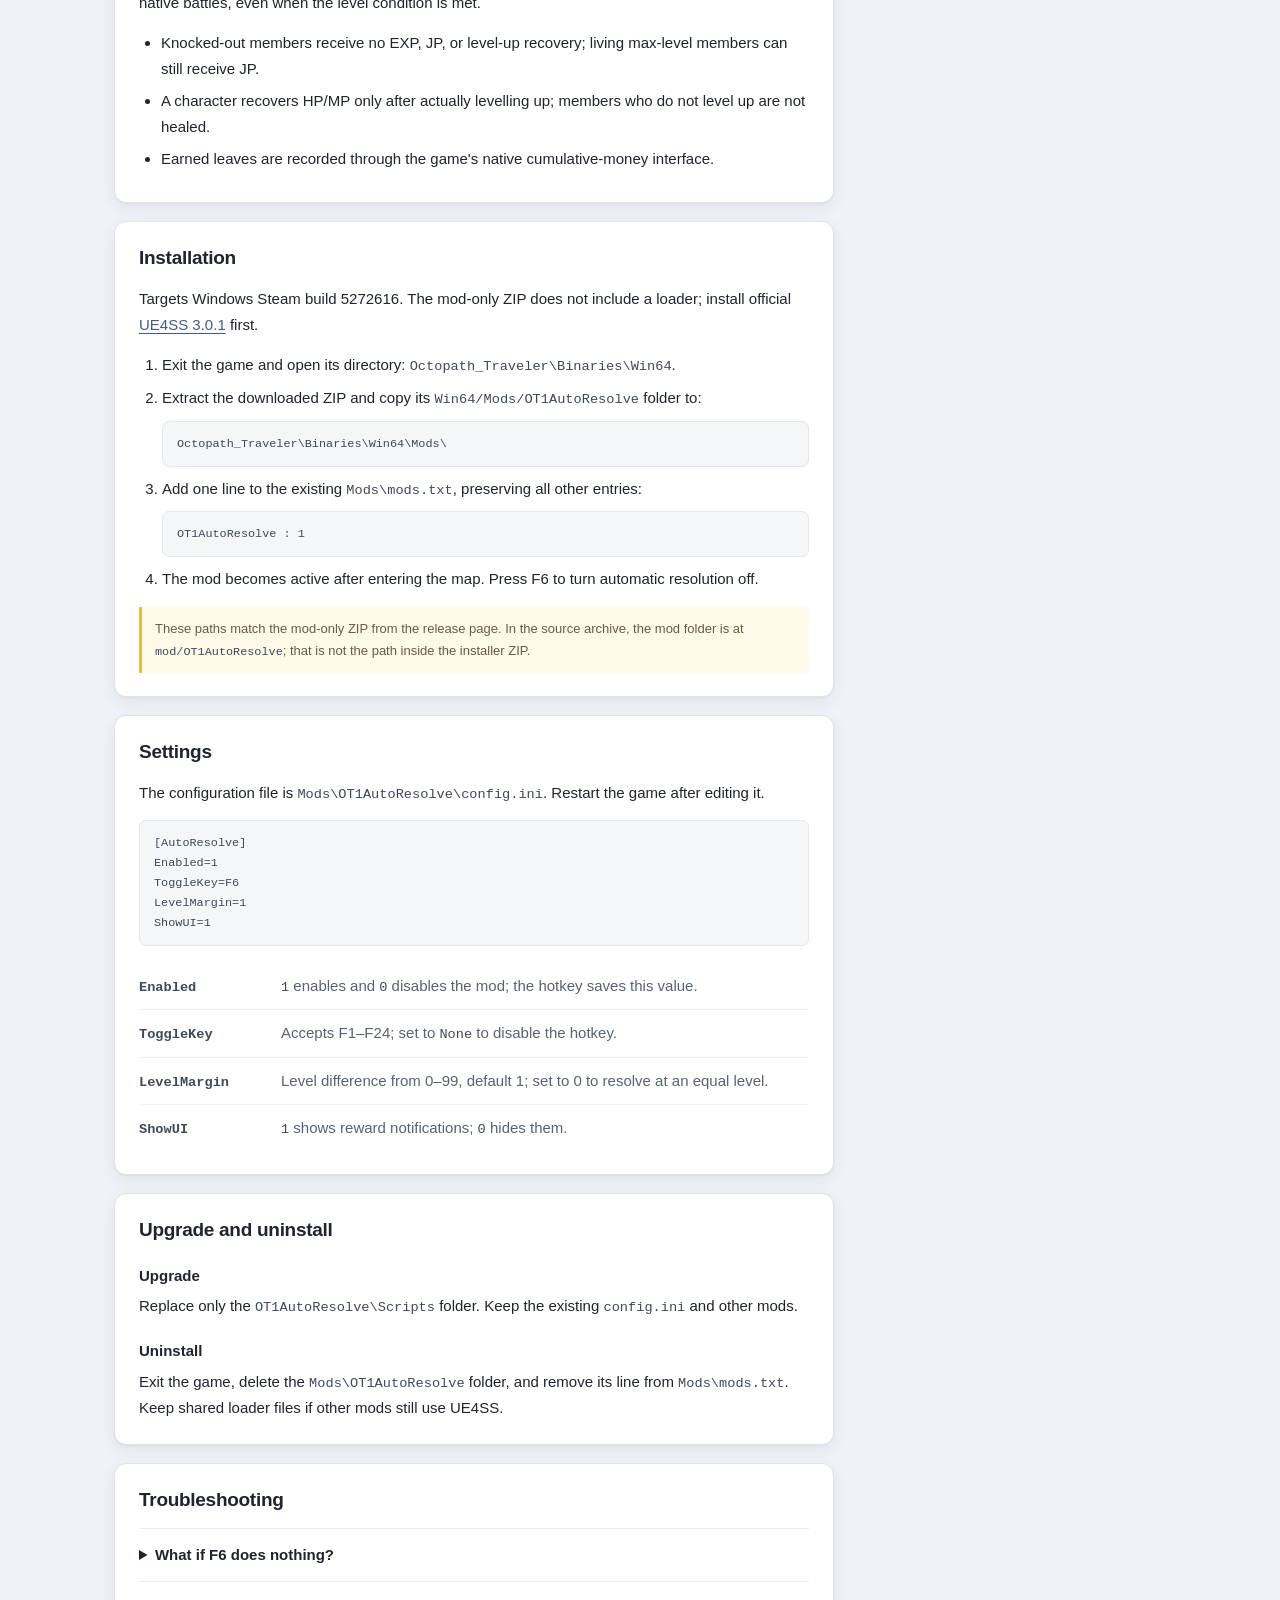
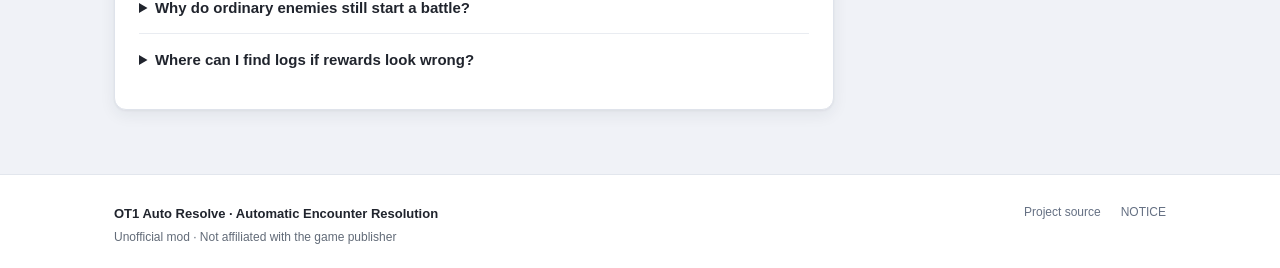
==== commit b3993e92: "Constrain gameplay screenshots to overview content cards" ====
--- a/docs/site/index.html
+++ b/docs/site/index.html
@@ -13,7 +13,7 @@
     <meta property="og:description" content="Compatibility, installation, and settings for OT1 Auto Resolve v0.1.3.">
     <meta property="og:url" content="https://othinusg.github.io/octopath-traveler-1_autoresolve/">
     <link rel="icon" href="assets/favicon.svg" type="image/svg+xml">
-    <link rel="stylesheet" href="assets/site.css">
+    <link rel="stylesheet" href="assets/site.css?v=gameplay-layout-2">
     <title>OT1 Auto Resolve · Automatic Encounter Resolution</title>
   </head>
   <body>
@@ -71,10 +71,6 @@
         </div>
       </section>
 
-      <figure class="gameplay-preview card">
-        <img src="assets/gameplay-en.webp" width="1920" height="1047" alt="Octopath Traveler I gameplay with the auto-resolve notification: EXP +26, JP +36, Leaves +194." loading="lazy" decoding="async">
-        <figcaption>In-game screenshot · English interface</figcaption>
-      </figure>
 
       <details class="mobile-toc">
         <summary>On this page</summary>
@@ -93,6 +89,10 @@
           <section id="overview" class="content-card card">
             <h2>Overview</h2>
             <p>This mod only applies to ordinary random encounters triggered while walking on the map. Once the level threshold is met, it skips the battle transition and awards the enemy group's base rewards. Boss, story, fixed event, duel, and provoke encounters remain normal battles; encounters that cannot be confirmed are not resolved automatically.</p>
+            <figure class="gameplay-preview">
+              <img src="assets/gameplay-en.webp" width="1920" height="1047" alt="Octopath Traveler I gameplay with the auto-resolve notification: EXP +26, JP +36, Leaves +194." loading="lazy" decoding="async">
+              <figcaption>In-game screenshot · English interface</figcaption>
+            </figure>
             <div class="feature-grid">
               <div><span class="feature-icon" aria-hidden="true">EXP</span><strong>Experience and job points</strong><p>Awards EXP, JP, and leaves, including static party support and EXP/JP accessory bonuses.</p></div>
               <div><span class="feature-icon" aria-hidden="true">DROP</span><strong>Chance-based drops</strong><p>Adds drops within native inventory limits; only item quantity is truncated when a stack is full.</p></div>
--- a/docs/site/assets/site.css
+++ b/docs/site/assets/site.css
@@ -69,8 +69,8 @@
 .download-links { display: flex; flex-wrap: wrap; justify-content: space-between; gap: 8px 16px; margin-top: 12px; }
 .download-links a { font-size: 12px; }
 .loader-note { margin: 12px 0 0; color: var(--muted); font-size: 12px; }
-.gameplay-preview { margin: 16px 0 0; overflow: hidden; }
-.gameplay-preview img { display: block; width: 100%; height: auto; }
+.gameplay-preview { min-width: 0; max-width: 100%; margin: 18px 0; overflow: hidden; border: 1px solid var(--line); border-radius: 9px; }
+.gameplay-preview img { display: block; width: 100%; max-width: 100%; height: auto; }
 .gameplay-preview figcaption { padding: 9px 14px; color: var(--muted); font-size: 12px; }
 
 .mobile-toc { display: none; }
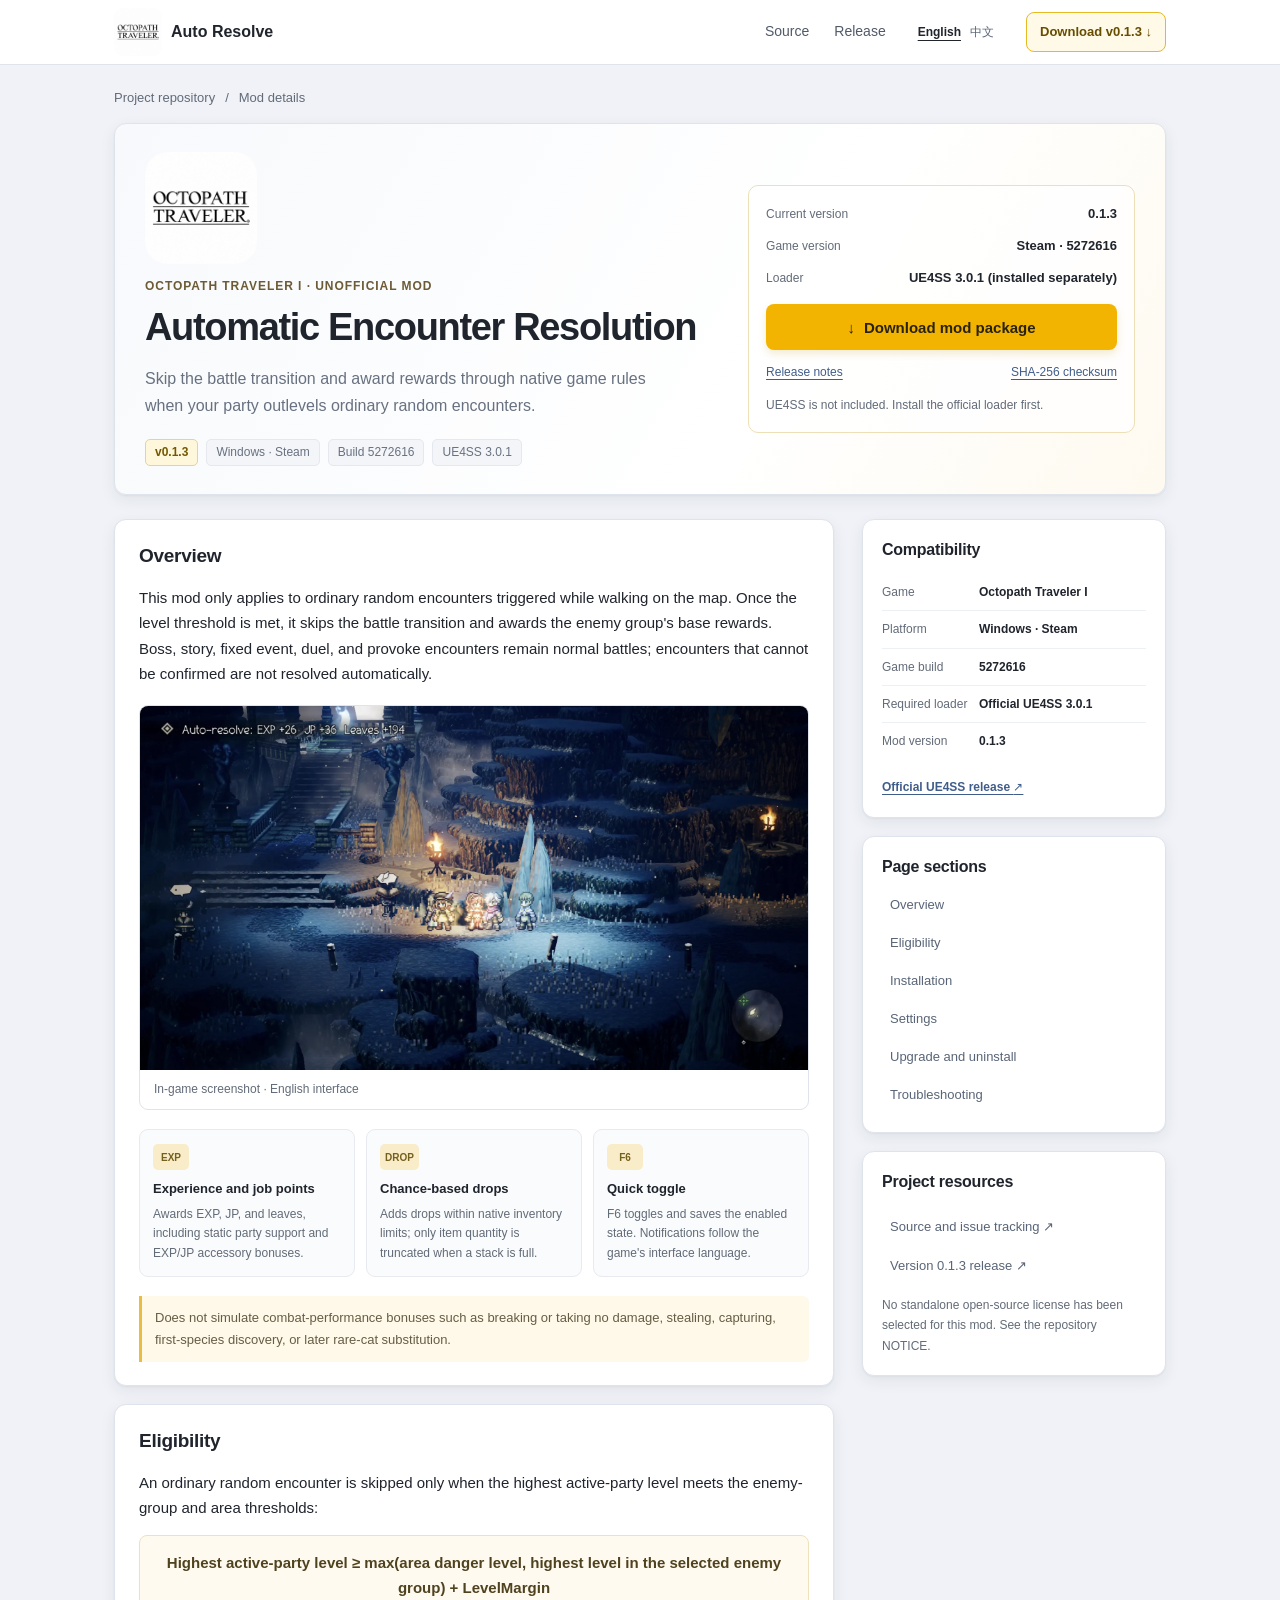
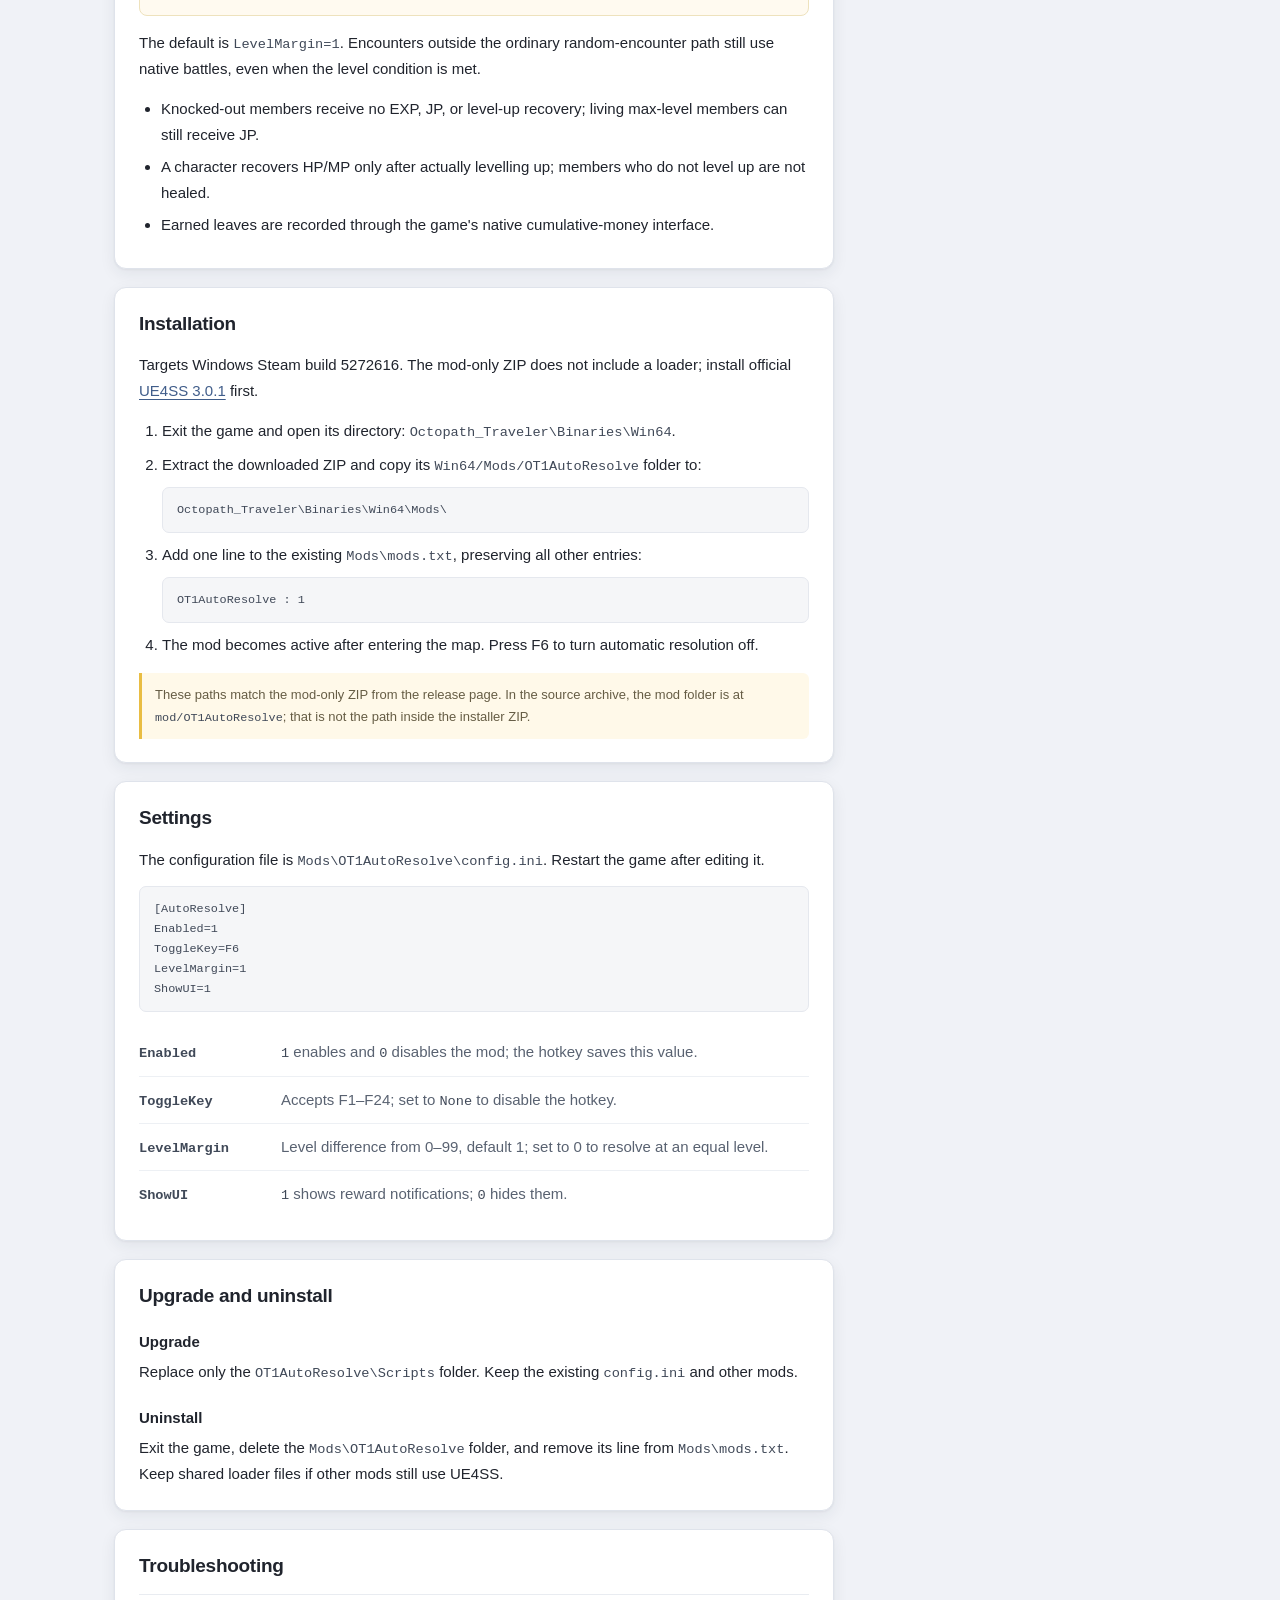
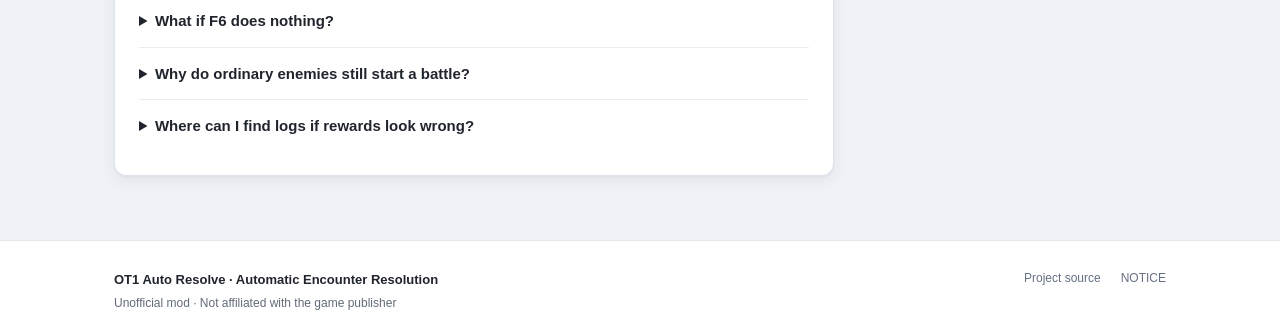
==== commit d2386b98: "Use edited Octopath wordmark for bilingual site branding" ====
--- a/docs/site/index.html
+++ b/docs/site/index.html
@@ -12,16 +12,16 @@
     <meta property="og:title" content="OT1 Auto Resolve · Automatic Encounter Resolution">
     <meta property="og:description" content="Compatibility, installation, and settings for OT1 Auto Resolve v0.1.3.">
     <meta property="og:url" content="https://othinusg.github.io/octopath-traveler-1_autoresolve/">
-    <link rel="icon" href="assets/favicon.svg" type="image/svg+xml">
-    <link rel="stylesheet" href="assets/site.css?v=gameplay-layout-2">
+    <link rel="icon" href="assets/octopath-logo.png" type="image/png" sizes="256x256">
+    <link rel="stylesheet" href="assets/site.css?v=octopath-brand-1">
     <title>OT1 Auto Resolve · Automatic Encounter Resolution</title>
   </head>
   <body>
     <header class="site-header">
       <div class="header-inner">
         <a class="brand" href="#top" aria-label="OT1 Auto Resolve home">
-          <span class="brand-mark" aria-hidden="true">OT1</span>
-          <span>Auto Resolve</span>
+          <img class="brand-mark" src="assets/octopath-logo.png" width="48" height="48" alt="Octopath Traveler">
+          <span class="brand-name">Auto Resolve</span>
         </a>
         <nav class="header-links" aria-label="Project links">
           <a href="https://github.com/OthinusG/octopath-traveler-1_autoresolve">Source</a>
@@ -44,6 +44,7 @@
 
       <section class="hero card" aria-labelledby="page-title">
         <div class="hero-copy">
+          <img class="hero-logo" src="assets/octopath-logo.png" width="112" height="112" alt="Octopath Traveler">
           <p class="eyebrow">OCTOPATH TRAVELER I · UNOFFICIAL MOD</p>
           <h1 id="page-title">Automatic Encounter Resolution</h1>
           <p class="hero-summary">Skip the battle transition and award rewards through native game rules when your party outlevels ordinary random encounters.</p>
--- a/docs/site/assets/site.css
+++ b/docs/site/assets/site.css
@@ -38,7 +38,8 @@
 .site-header { background: var(--surface); border-bottom: 1px solid var(--line); }
 .header-inner { width: min(1052px, calc(100% - 40px)); min-height: 64px; margin: auto; display: flex; align-items: center; gap: 32px; }
 .brand { display: inline-flex; align-items: center; gap: 9px; color: var(--text); font-size: 16px; font-weight: 750; text-decoration: none; white-space: nowrap; }
-.brand-mark { display: grid; width: 34px; height: 34px; place-items: center; border: 1px solid #e2ad1b; border-radius: 10px; background: #fff6d9; color: #775800; font-size: 12px; font-weight: 800; letter-spacing: -.04em; }
+.brand-mark { display: block; width: 48px; height: 48px; object-fit: contain; border-radius: 20%; }
+.hero-logo { display: block; width: 112px; max-width: 100%; height: auto; margin-bottom: 12px; border-radius: 20%; }
 .header-links { display: flex; align-items: center; gap: 25px; margin-left: auto; }
 .header-links a { color: #515a69; font-size: 14px; text-decoration: none; }
 .language-switch { display: flex; align-items: center; gap: 9px; white-space: nowrap; font-size: 12px; }
@@ -131,7 +132,8 @@
   body { font-size: 14px; }
   .header-inner { width: min(100% - 28px, 600px); min-height: 58px; gap: 12px; }
   .brand { gap: 7px; font-size: 14px; }
-  .brand-mark { width: 31px; height: 31px; }
+  .brand-mark { width: 40px; height: 40px; }
+  .brand-name { display: none; }
   .header-links { display: none; }
   .language-switch { margin-left: auto; gap: 8px; }
   .header-download { margin-left: 0; padding: 7px 9px; font-size: 12px; }
